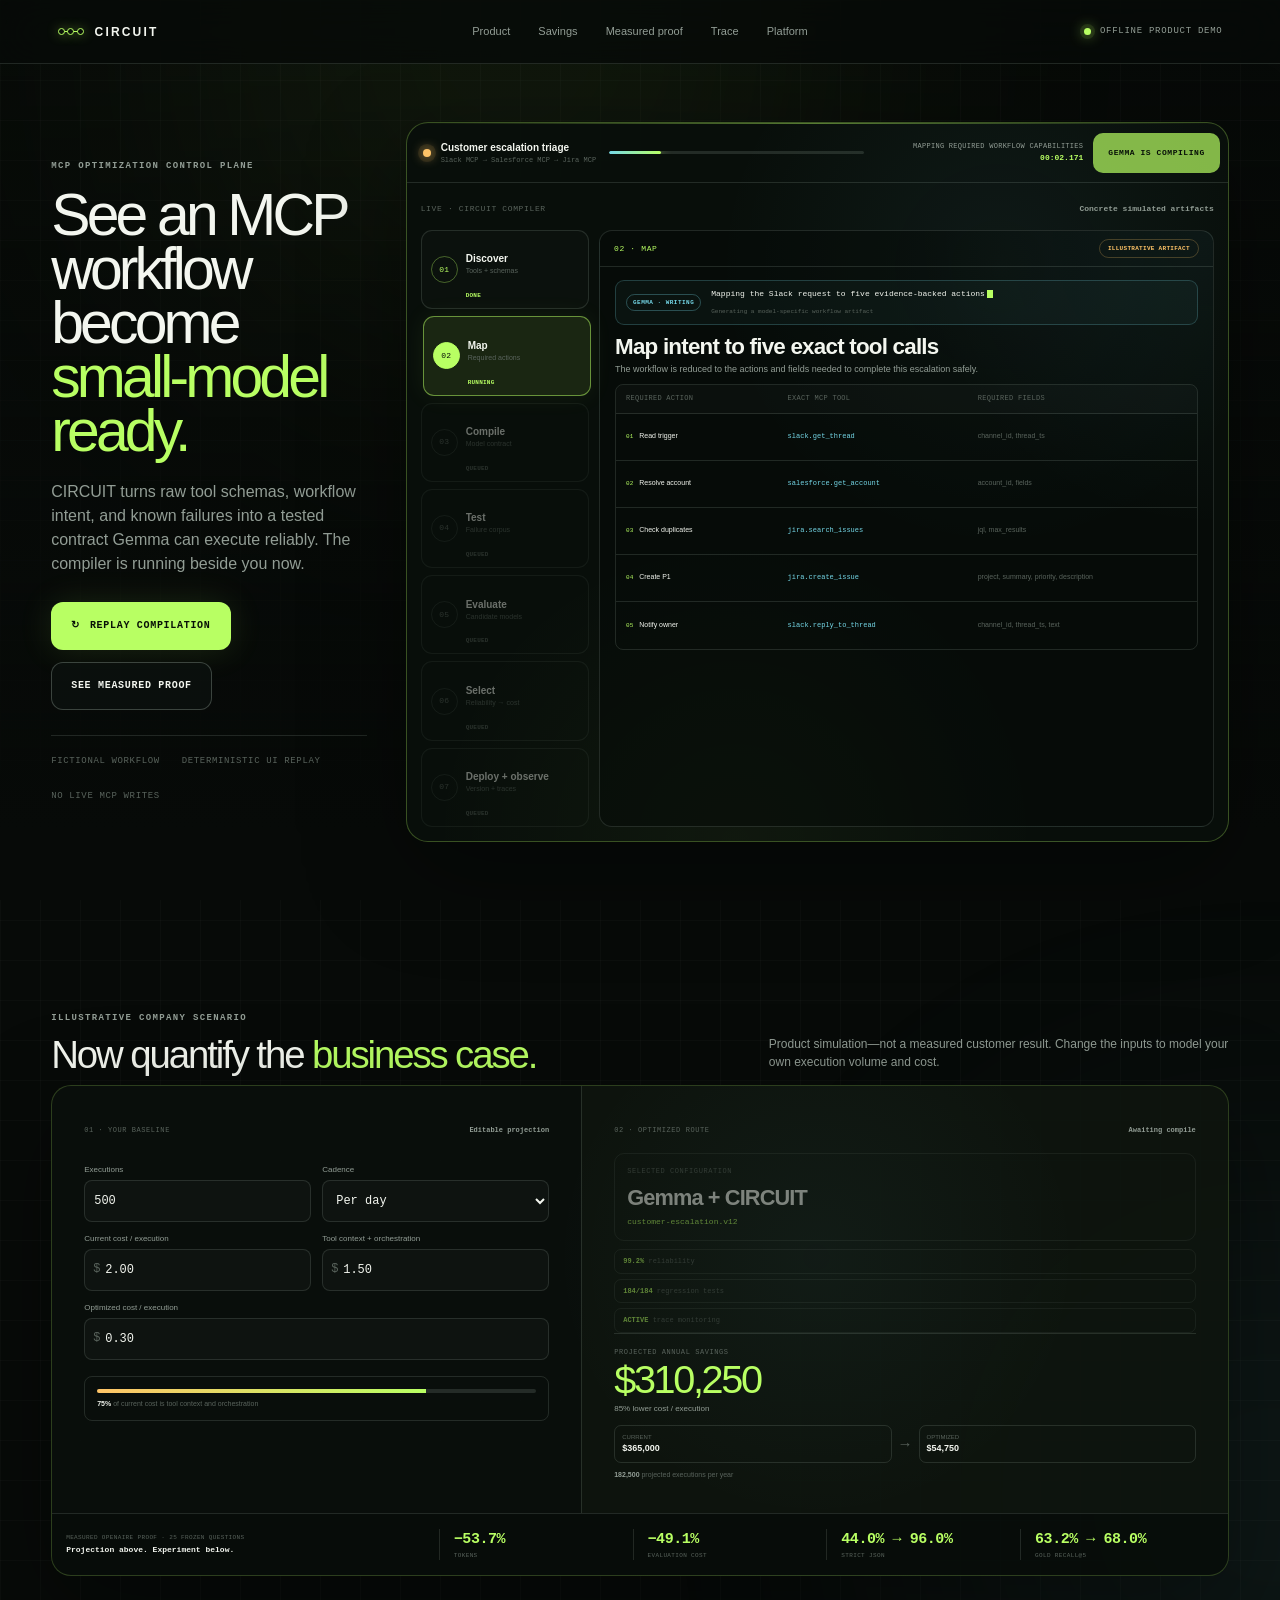
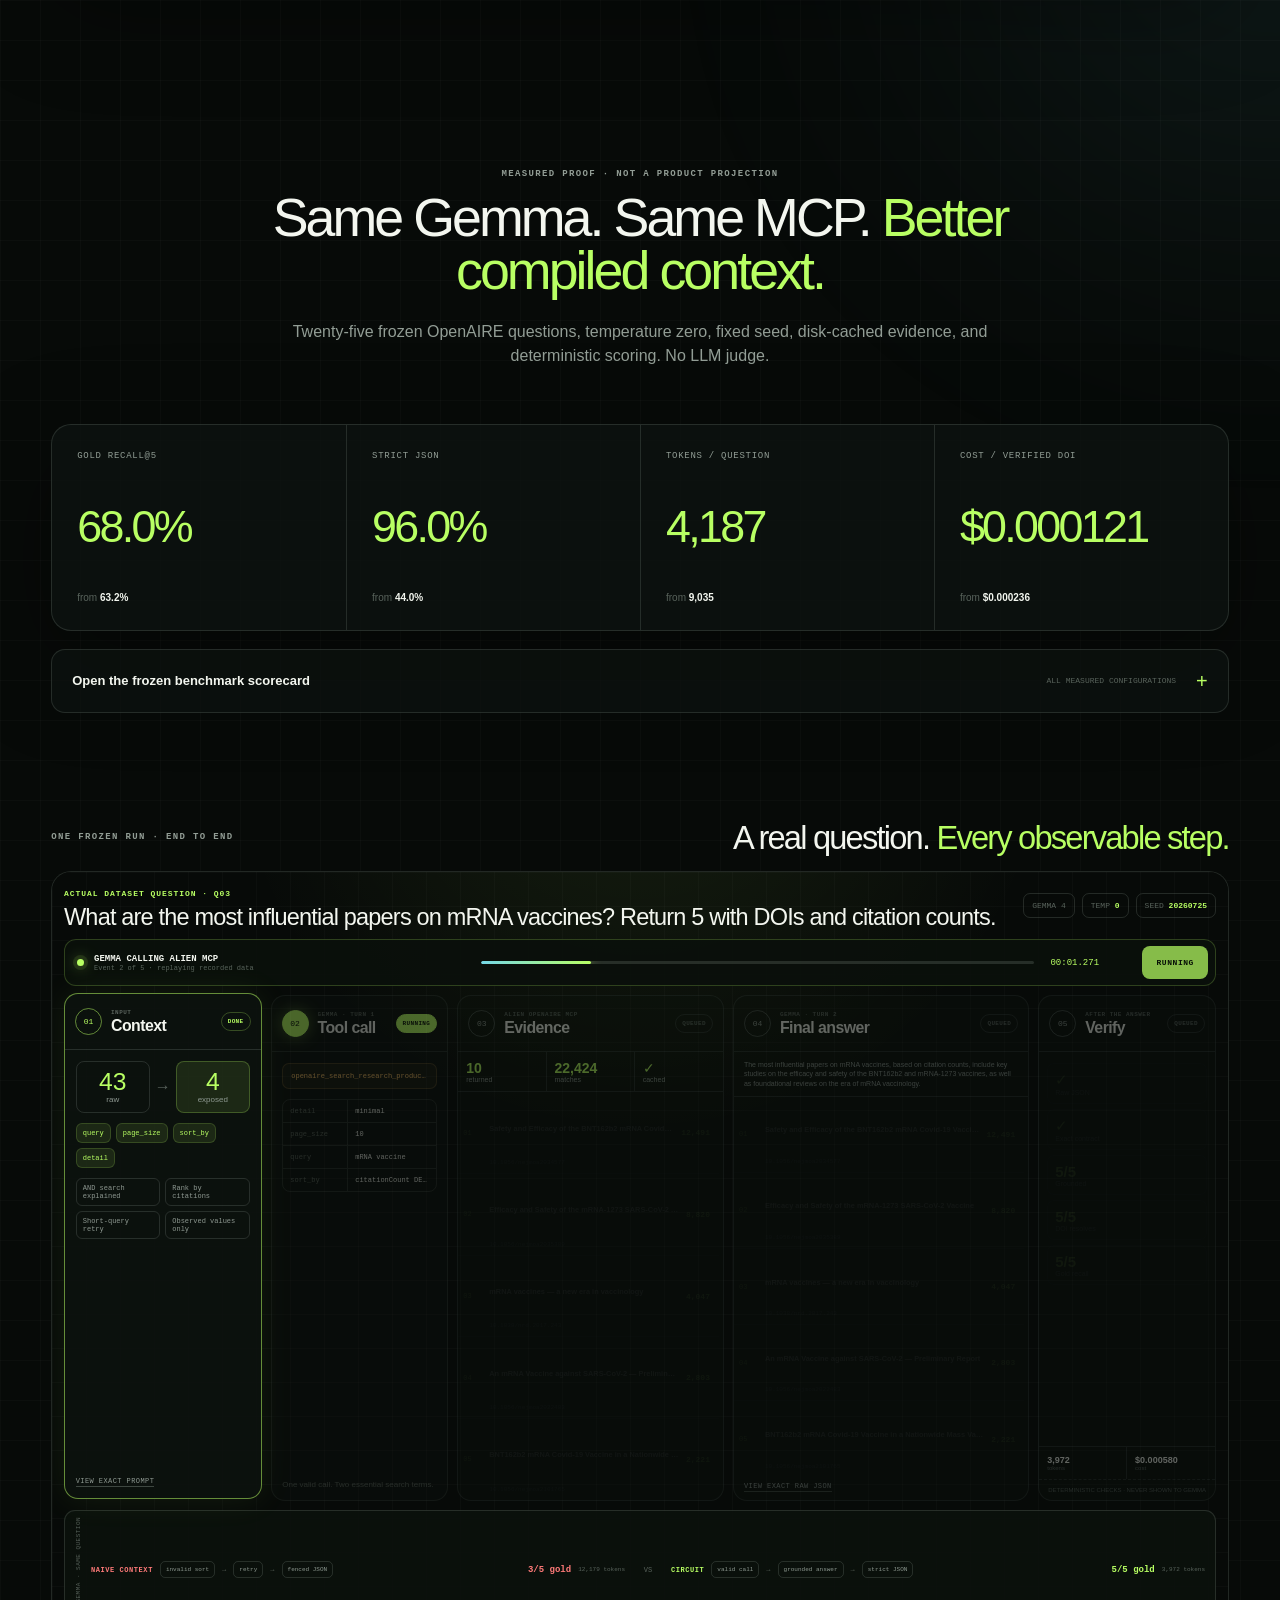
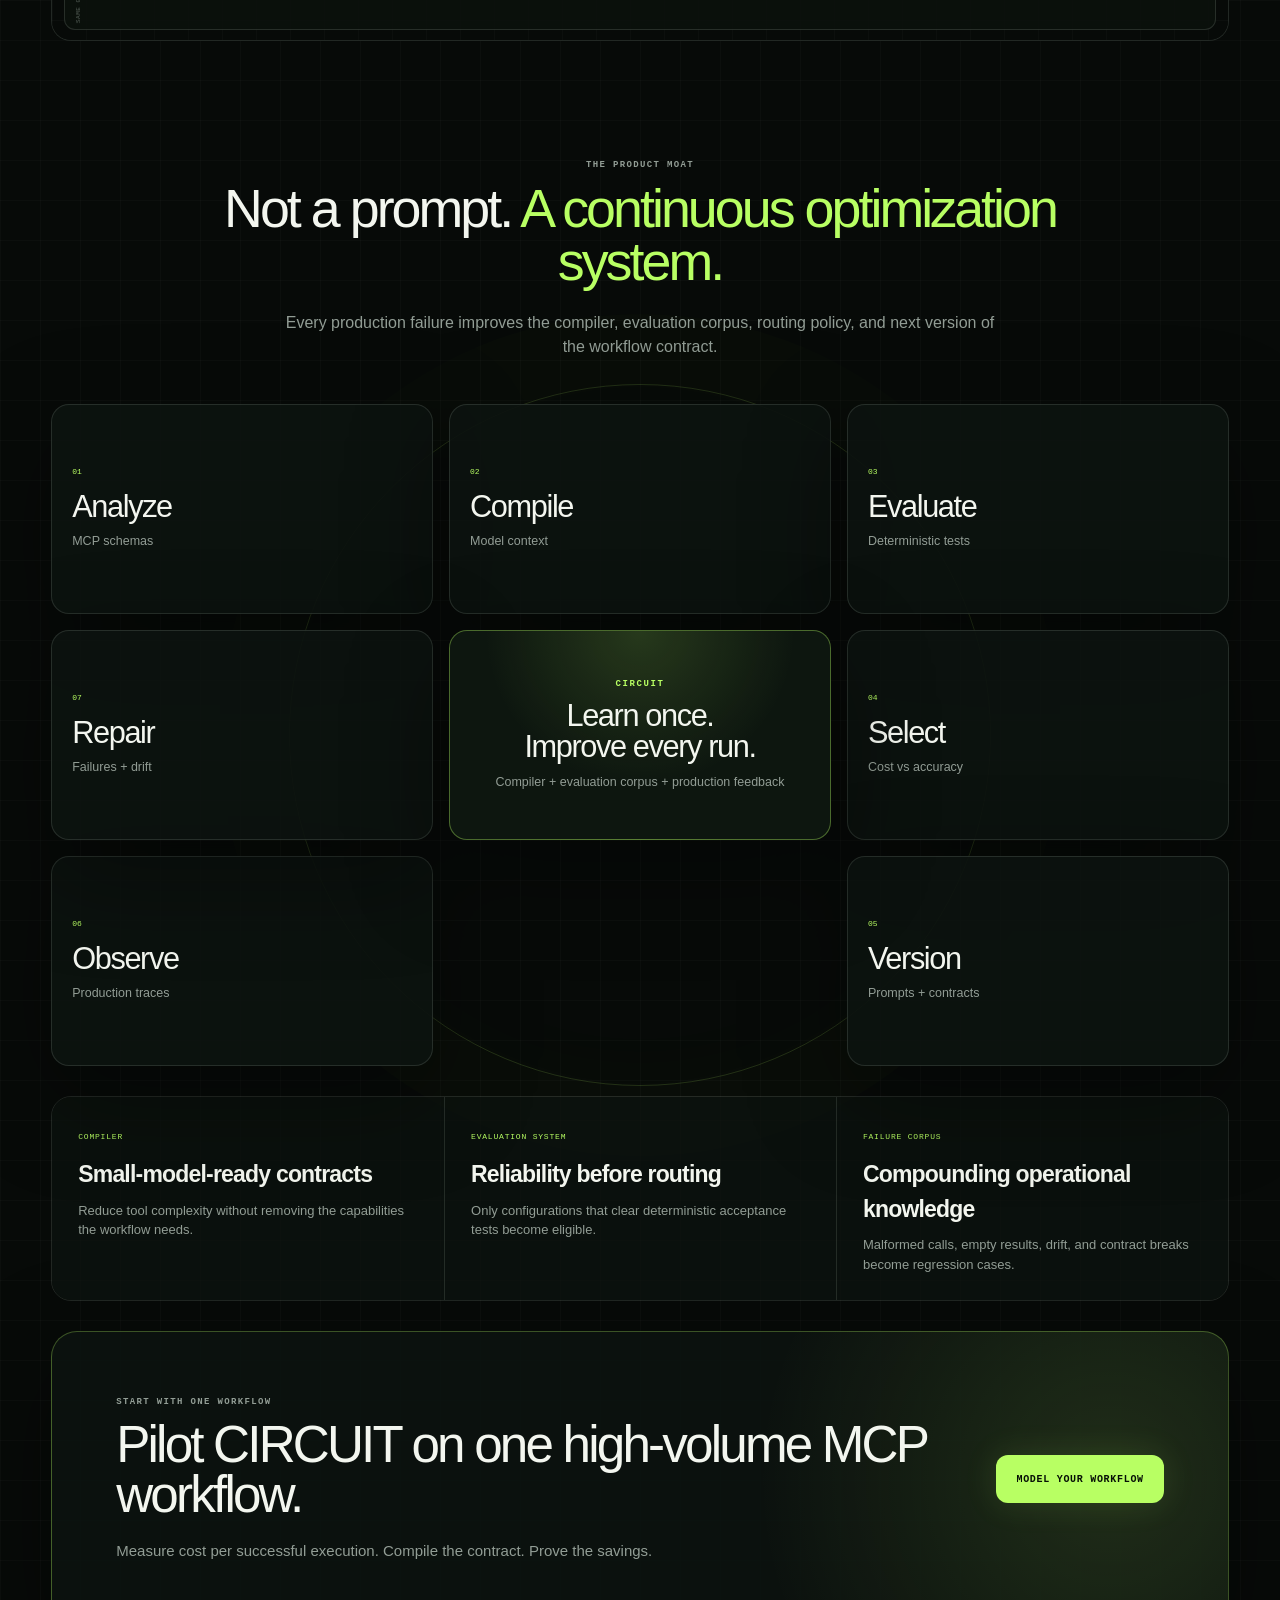
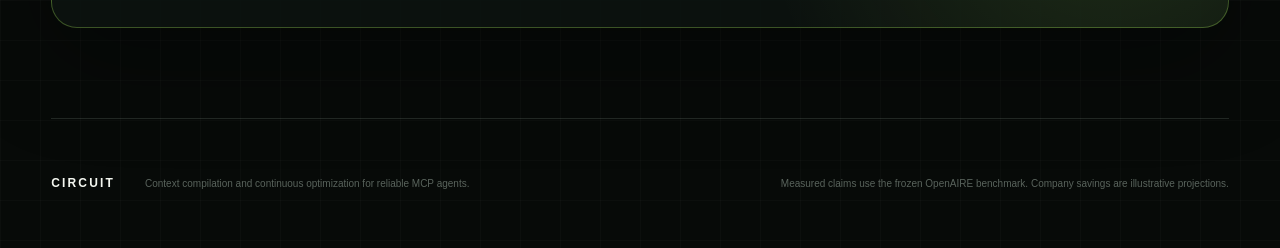
==== netlify-upload/index.html @ 0acc1f53 "Build live MCP compiler demo" ====
<!doctype html>
<html lang="en">
<head>
  <meta charset="utf-8">
  <meta name="viewport" content="width=device-width, initial-scale=1">
  <meta name="color-scheme" content="dark">
  <meta
    name="description"
    content="CIRCUIT compiles MCP workflows into reliable, model-specific contracts and selects the lowest-cost model that meets the target."
  >
  <title>CIRCUIT — The optimization control plane for MCP workflows</title>
  <link rel="stylesheet" href="./styles.css?v=live-compiler-v3">
</head>
<body>
  <div class="ambient ambient-one" aria-hidden="true"></div>
  <div class="ambient ambient-two" aria-hidden="true"></div>

  <header class="topbar">
    <a class="brand" href="#product" aria-label="CIRCUIT home">
      <span class="brand-mark" aria-hidden="true"><i></i><i></i><i></i></span>
      <span>CIRCUIT</span>
    </a>
    <nav aria-label="Product chapters">
      <a href="#product">Product</a>
      <a href="#savings">Savings</a>
      <a href="#proof">Measured proof</a>
      <a href="#trace">Trace</a>
      <a href="#platform">Platform</a>
    </nav>
    <span class="evidence-state"><i aria-hidden="true"></i>offline product demo</span>
  </header>

  <main>
    <section class="hero chapter" id="product" aria-labelledby="hero-heading">
      <div class="hero-copy">
        <p class="kicker">MCP OPTIMIZATION CONTROL PLANE</p>
        <h1 id="hero-heading">
          See an MCP workflow become
          <span>small-model ready.</span>
        </h1>
        <p class="lede">
          CIRCUIT turns raw tool schemas, workflow intent, and known failures into
          a tested contract Gemma can execute reliably. The compiler is running
          beside you now.
        </p>
        <div class="hero-actions">
          <button class="button button-primary" id="hero-compile" type="button">
            <span aria-hidden="true">↻</span>
            Replay compilation
          </button>
          <a class="button button-secondary" href="#proof">See measured proof</a>
        </div>
        <div class="hero-foot">
          <span>Fictional workflow</span>
          <span>Deterministic UI replay</span>
          <span>No live MCP writes</span>
        </div>
      </div>

      <section class="hero-compiler" id="compiler-console" aria-label="Live CIRCUIT compiler simulation">
        <header class="console-header">
          <div class="console-workflow">
            <span class="console-state-light" aria-hidden="true"></span>
            <div>
              <strong>Customer escalation triage</strong>
              <span>Slack MCP → Salesforce MCP → Jira MCP</span>
            </div>
          </div>
          <div class="console-progress" aria-hidden="true"><i id="compile-progress"></i></div>
          <div class="console-status">
            <span id="compile-status" aria-live="polite">READY TO COMPILE</span>
            <b id="compile-clock">00:00.000</b>
          </div>
          <button class="compile-button" id="compile-button" type="button">
            <span aria-hidden="true">▶</span>
            Compile workflow
          </button>
        </header>

        <div class="hero-compiler-body">
          <div class="panel-heading">
            <span>LIVE · CIRCUIT COMPILER</span>
            <b>Concrete simulated artifacts</b>
          </div>
          <div class="compiler-workspace">
            <ol class="stage-rail" id="stage-rail" aria-label="Compilation stages"></ol>
            <article class="artifact-inspector" id="artifact-inspector" aria-live="polite">
              <header class="artifact-header">
                <span id="artifact-kicker">SCENARIO INPUT</span>
                <b id="artifact-badge">Illustrative scenario</b>
              </header>
              <div class="artifact-content" id="artifact-content"></div>
            </article>
          </div>
        </div>
      </section>
    </section>

    <section class="optimizer chapter" id="savings" aria-labelledby="optimizer-heading">
      <header class="compact-intro">
        <div>
          <p class="kicker">ILLUSTRATIVE COMPANY SCENARIO</p>
          <h2 id="optimizer-heading">Now quantify the <span>business case.</span></h2>
        </div>
        <p>
          Product simulation—not a measured customer result. Change the inputs
          to model your own execution volume and cost.
        </p>
      </header>

      <div class="optimizer-console savings-console">
        <div class="console-body">
          <form class="cost-inputs" id="cost-form" aria-label="Illustrative cost scenario">
            <div class="panel-heading">
              <span>01 · YOUR BASELINE</span>
              <b>Editable projection</b>
            </div>

            <label>
              <span>Executions</span>
              <input id="executions-input" name="executions" type="number" min="0" step="1" value="500">
            </label>
            <label>
              <span>Cadence</span>
              <select id="cadence-input" name="cadence">
                <option value="daily" selected>Per day</option>
                <option value="monthly">Per month</option>
                <option value="annual">Per year</option>
              </select>
            </label>
            <label>
              <span>Current cost / execution</span>
              <span class="money-input"><i>$</i><input id="current-cost-input" name="currentCost" type="number" min="0" step="0.01" value="2.00"></span>
            </label>
            <label>
              <span>Tool context + orchestration</span>
              <span class="money-input"><i>$</i><input id="tool-cost-input" name="toolCost" type="number" min="0" step="0.01" value="1.50"></span>
            </label>
            <label>
              <span>Optimized cost / execution</span>
              <span class="money-input"><i>$</i><input id="optimized-cost-input" name="optimizedCost" type="number" min="0" step="0.01" value="0.30"></span>
            </label>

            <div class="cost-composition">
              <div><i id="tool-cost-share"></i></div>
              <span><b id="tool-cost-share-label">75%</b> of current cost is tool context and orchestration</span>
            </div>
          </form>

          <aside class="compiled-result" id="compiled-result" aria-label="Compiled workflow result">
            <div class="panel-heading">
              <span>02 · OPTIMIZED ROUTE</span>
              <b id="result-state">Awaiting compile</b>
            </div>

            <div class="selected-route">
              <span>Selected configuration</span>
              <strong id="selected-model">Gemma + CIRCUIT</strong>
              <code id="selected-contract">customer-escalation.v12</code>
            </div>

            <div class="result-checks">
              <span><b id="reliability-result">99.2%</b> reliability</span>
              <span><b id="tests-result">184/184</b> regression tests</span>
              <span><b>ACTIVE</b> trace monitoring</span>
            </div>

            <div class="annual-savings">
              <span id="savings-label">Projected annual savings</span>
              <strong id="annual-savings">$310,250</strong>
              <em id="reduction-rate">85% lower cost / execution</em>
            </div>

            <div class="annual-comparison">
              <div><span>Current</span><b id="annual-current">$365,000</b></div>
              <i aria-hidden="true">→</i>
              <div><span>Optimized</span><b id="annual-optimized">$54,750</b></div>
            </div>
            <p><b id="annual-executions">182,500</b> projected executions per year</p>
          </aside>
        </div>

        <footer class="measured-strip">
          <div>
            <span>MEASURED OPENAIRE PROOF · 25 FROZEN QUESTIONS</span>
            <b>Projection above. Experiment below.</b>
          </div>
          <div><strong id="measured-token-drop">−53.7%</strong><span>tokens</span></div>
          <div><strong id="measured-cost-drop">−49.1%</strong><span>evaluation cost</span></div>
          <div><strong><i id="measured-json-before">44%</i> → <i id="measured-json-after">96%</i></strong><span>strict JSON</span></div>
          <div><strong><i id="measured-recall-before">63.2%</i> → <i id="measured-recall-after">68%</i></strong><span>gold recall@5</span></div>
        </footer>
      </div>
    </section>

    <section class="proof chapter" id="proof" aria-labelledby="proof-heading">
      <header class="section-intro">
        <p class="kicker">MEASURED PROOF · NOT A PRODUCT PROJECTION</p>
        <h2 id="proof-heading">Same Gemma. Same MCP. <span>Better compiled context.</span></h2>
        <p>
          Twenty-five frozen OpenAIRE questions, temperature zero, fixed seed,
          disk-cached evidence, and deterministic scoring. No LLM judge.
        </p>
      </header>

      <div class="proof-metrics" aria-label="Measured OpenAIRE benchmark">
        <article>
          <span>Gold recall@5</span>
          <strong id="proof-recall">68%</strong>
          <small>from <b id="proof-recall-before">63.2%</b></small>
        </article>
        <article>
          <span>Strict JSON</span>
          <strong id="proof-json">96%</strong>
          <small>from <b id="proof-json-before">44%</b></small>
        </article>
        <article>
          <span>Tokens / question</span>
          <strong id="proof-tokens">4,187</strong>
          <small>from <b id="proof-tokens-before">9,035</b></small>
        </article>
        <article>
          <span>Cost / verified DOI</span>
          <strong id="proof-cost">$0.000121</strong>
          <small>from <b id="proof-cost-before">$0.000236</b></small>
        </article>
      </div>

      <details class="benchmark-details">
        <summary>
          <span>Open the frozen benchmark scorecard</span>
          <b>All measured configurations</b>
        </summary>
        <div class="results-table-wrap" role="region" aria-label="Benchmark results table" tabindex="0">
          <table class="results-table">
            <thead>
              <tr>
                <th scope="col">Configuration</th>
                <th scope="col">Method</th>
                <th scope="col">Strict JSON</th>
                <th scope="col">Gold R@5</th>
                <th scope="col">DOI validity</th>
                <th scope="col">Mean tokens</th>
                <th scope="col">Total cost</th>
              </tr>
            </thead>
            <tbody id="benchmark-body"></tbody>
          </table>
        </div>
      </details>
    </section>

    <span class="chapter-anchor" id="trace" aria-hidden="true"></span>
    <section class="workflow-embed chapter" aria-labelledby="workflow-heading">
      <header class="workflow-heading">
        <p class="kicker">ONE FROZEN RUN · END TO END</p>
        <h2 id="workflow-heading">A real question. <span>Every observable step.</span></h2>
      </header>
      <iframe
        id="workflow-frame"
        src="./workflow.html?embedded=1"
        title="CIRCUIT one-screen Gemma workflow"
        loading="lazy"
      ></iframe>
    </section>

    <section class="platform chapter" id="platform" aria-labelledby="platform-heading">
      <header class="section-intro platform-intro">
        <p class="kicker">THE PRODUCT MOAT</p>
        <h2 id="platform-heading">Not a prompt. <span>A continuous optimization system.</span></h2>
        <p>
          Every production failure improves the compiler, evaluation corpus,
          routing policy, and next version of the workflow contract.
        </p>
      </header>

      <div class="platform-loop" aria-label="CIRCUIT continuous optimization loop">
        <article class="loop-node loop-one"><span>01</span><strong>Analyze</strong><small>MCP schemas</small></article>
        <article class="loop-node loop-two"><span>02</span><strong>Compile</strong><small>Model context</small></article>
        <article class="loop-node loop-three"><span>03</span><strong>Evaluate</strong><small>Deterministic tests</small></article>
        <article class="loop-node loop-four"><span>04</span><strong>Select</strong><small>Cost vs accuracy</small></article>
        <article class="loop-node loop-five"><span>05</span><strong>Version</strong><small>Prompts + contracts</small></article>
        <article class="loop-node loop-six"><span>06</span><strong>Observe</strong><small>Production traces</small></article>
        <article class="loop-node loop-seven"><span>07</span><strong>Repair</strong><small>Failures + drift</small></article>
        <div class="loop-core">
          <span>CIRCUIT</span>
          <strong>Learn once.<br>Improve every run.</strong>
          <small>Compiler + evaluation corpus + production feedback</small>
        </div>
      </div>

      <div class="platform-foundations">
        <article>
          <span>COMPILER</span>
          <strong>Small-model-ready contracts</strong>
          <p>Reduce tool complexity without removing the capabilities the workflow needs.</p>
        </article>
        <article>
          <span>EVALUATION SYSTEM</span>
          <strong>Reliability before routing</strong>
          <p>Only configurations that clear deterministic acceptance tests become eligible.</p>
        </article>
        <article>
          <span>FAILURE CORPUS</span>
          <strong>Compounding operational knowledge</strong>
          <p>Malformed calls, empty results, drift, and contract breaks become regression cases.</p>
        </article>
      </div>

      <div class="final-cta">
        <div>
          <p class="kicker">START WITH ONE WORKFLOW</p>
          <h2>Pilot CIRCUIT on one high-volume MCP workflow.</h2>
          <p>Measure cost per successful execution. Compile the contract. Prove the savings.</p>
        </div>
        <a class="button button-primary" href="#savings">Model your workflow</a>
      </div>
    </section>
  </main>

  <footer class="site-footer">
    <span class="brand">CIRCUIT</span>
    <p>Context compilation and continuous optimization for reliable MCP agents.</p>
    <p>Measured claims use the frozen OpenAIRE benchmark. Company savings are illustrative projections.</p>
  </footer>

  <script src="./demo-data.js?v=live-compiler-v3"></script>
  <script src="./product-data.js?v=live-compiler-v3"></script>
  <script src="./app.js?v=live-compiler-v3"></script>
</body>
</html>
---- netlify-upload/styles.css ----
:root {
  color-scheme: dark;
  --ground: #070a08;
  --panel: #0d1310;
  --panel-bright: #111a14;
  --ink: #f3f6ef;
  --muted: #929d95;
  --dim: #59635c;
  --line: rgba(214, 234, 220, 0.13);
  --line-strong: rgba(214, 234, 220, 0.24);
  --signal: #b8ff63;
  --signal-dark: #75b92e;
  --signal-soft: rgba(184, 255, 99, 0.1);
  --cyan: #75d8e8;
  --cyan-soft: rgba(117, 216, 232, 0.09);
  --amber: #ffc467;
  --danger: #ff7a79;
  --radius: 20px;
  --shadow: 0 30px 100px rgba(0, 0, 0, 0.36);
}

* {
  box-sizing: border-box;
}

html {
  scroll-behavior: smooth;
}

body {
  min-width: 320px;
  margin: 0;
  overflow-x: hidden;
  background:
    linear-gradient(rgba(255, 255, 255, 0.018) 1px, transparent 1px),
    linear-gradient(90deg, rgba(255, 255, 255, 0.018) 1px, transparent 1px),
    var(--ground);
  background-size: 40px 40px;
  color: var(--ink);
  font-family: Inter, ui-sans-serif, -apple-system, BlinkMacSystemFont, "Segoe UI", sans-serif;
  font-size: 15px;
  line-height: 1.5;
}

body::before {
  position: fixed;
  z-index: -1;
  inset: 0;
  background: linear-gradient(180deg, transparent 0%, var(--ground) 92%);
  content: "";
  pointer-events: none;
}

.ambient {
  position: fixed;
  z-index: -2;
  width: 650px;
  height: 650px;
  border-radius: 50%;
  filter: blur(160px);
  opacity: 0.08;
  pointer-events: none;
}

.ambient-one {
  top: -280px;
  left: 15%;
  background: var(--signal);
}

.ambient-two {
  top: 130vh;
  right: -320px;
  background: var(--cyan);
}

a {
  color: inherit;
}

button,
input,
select {
  font: inherit;
}

button,
a,
summary,
input,
select {
  -webkit-tap-highlight-color: transparent;
}

:focus-visible {
  outline: 2px solid var(--signal);
  outline-offset: 3px;
}

.topbar {
  position: fixed;
  z-index: 30;
  top: 0;
  right: 0;
  left: 0;
  display: grid;
  height: 64px;
  padding: 0 4.5vw;
  border-bottom: 1px solid var(--line);
  background: rgba(7, 10, 8, 0.82);
  backdrop-filter: blur(22px);
  grid-template-columns: 1fr auto 1fr;
  align-items: center;
}

.brand {
  display: inline-flex;
  width: fit-content;
  gap: 11px;
  align-items: center;
  color: var(--ink);
  font-size: 12px;
  font-weight: 800;
  letter-spacing: 0.18em;
  text-decoration: none;
}

.brand-mark {
  position: relative;
  display: inline-flex;
  width: 26px;
  justify-content: space-between;
}

.brand-mark::before {
  position: absolute;
  top: 3px;
  right: 3px;
  left: 3px;
  height: 1px;
  background: var(--signal);
  content: "";
}

.brand-mark i {
  position: relative;
  width: 7px;
  height: 7px;
  border: 1px solid var(--signal);
  border-radius: 50%;
  background: var(--ground);
  box-shadow: 0 0 12px rgba(184, 255, 99, 0.45);
}

nav {
  display: flex;
  gap: clamp(18px, 2.2vw, 32px);
}

nav a {
  color: var(--muted);
  font-size: 11px;
  text-decoration: none;
  transition: color 160ms ease;
}

nav a:hover {
  color: var(--ink);
}

.evidence-state {
  display: inline-flex;
  justify-self: end;
  gap: 9px;
  align-items: center;
  color: var(--muted);
  font-family: ui-monospace, SFMono-Regular, Menlo, monospace;
  font-size: 9px;
  letter-spacing: 0.08em;
  text-transform: uppercase;
}

.evidence-state i {
  width: 7px;
  height: 7px;
  border-radius: 50%;
  background: var(--signal);
  box-shadow: 0 0 0 4px var(--signal-soft), 0 0 14px var(--signal);
}

main,
.site-footer {
  width: min(1460px, 92vw);
  margin: 0 auto;
}

.chapter {
  scroll-margin-top: 64px;
}

.chapter-anchor {
  display: block;
  height: 64px;
  margin-top: -64px;
  visibility: hidden;
  pointer-events: none;
}

.kicker,
.eyebrow,
.panel-heading,
.measured-strip,
.status-pill {
  font-family: ui-monospace, SFMono-Regular, Menlo, monospace;
  text-transform: uppercase;
}

.kicker,
.eyebrow {
  margin: 0;
  color: var(--muted);
  font-size: 9px;
  font-weight: 700;
  letter-spacing: 0.15em;
}

h1,
h2,
h3,
p {
  margin-top: 0;
}

h1 {
  max-width: 850px;
  margin: 17px 0 25px;
  font-size: clamp(52px, 6vw, 92px);
  font-weight: 530;
  letter-spacing: -0.065em;
  line-height: 0.92;
}

h2 {
  margin: 10px 0 0;
  font-size: clamp(36px, 4.2vw, 64px);
  font-weight: 530;
  letter-spacing: -0.055em;
  line-height: 0.98;
}

h1 span,
h2 span {
  color: var(--signal);
}

.hero {
  display: grid;
  min-height: 100svh;
  padding: 112px 0 42px;
  gap: clamp(42px, 6vw, 95px);
  grid-template-columns: minmax(0, 1.08fr) minmax(430px, 0.78fr);
  align-items: center;
}

.lede {
  max-width: 690px;
  margin-bottom: 0;
  color: var(--muted);
  font-size: clamp(16px, 1.45vw, 20px);
}

.hero-actions {
  display: flex;
  margin-top: 34px;
  gap: 12px;
  flex-wrap: wrap;
}

.button {
  display: inline-flex;
  min-height: 48px;
  padding: 0 19px;
  border: 1px solid transparent;
  border-radius: 12px;
  gap: 10px;
  align-items: center;
  justify-content: center;
  cursor: pointer;
  font-family: ui-monospace, SFMono-Regular, Menlo, monospace;
  font-size: 10px;
  font-weight: 800;
  letter-spacing: 0.07em;
  text-decoration: none;
  text-transform: uppercase;
  transition: transform 160ms ease, border-color 160ms ease, background 160ms ease;
}

.button:hover {
  transform: translateY(-2px);
}

.button-primary {
  background: var(--signal);
  color: #071006;
  box-shadow: 0 0 34px rgba(184, 255, 99, 0.12);
}

.button-secondary {
  border-color: var(--line-strong);
  background: rgba(13, 19, 16, 0.72);
  color: var(--ink);
}

.hero-foot {
  display: flex;
  max-width: 720px;
  margin-top: 37px;
  padding-top: 19px;
  border-top: 1px solid var(--line);
  color: var(--dim);
  gap: 22px;
  flex-wrap: wrap;
  font-family: ui-monospace, SFMono-Regular, Menlo, monospace;
  font-size: 9px;
  letter-spacing: 0.07em;
  text-transform: uppercase;
}

.hero-product {
  position: relative;
  overflow: hidden;
  border: 1px solid rgba(184, 255, 99, 0.22);
  border-radius: 24px;
  background:
    radial-gradient(circle at 50% 0%, rgba(184, 255, 99, 0.08), transparent 38%),
    rgba(12, 18, 14, 0.92);
  box-shadow: var(--shadow);
}

.hero-product::before {
  position: absolute;
  inset: 0;
  border-radius: inherit;
  background: linear-gradient(115deg, transparent 35%, rgba(255, 255, 255, 0.025), transparent 65%);
  content: "";
  pointer-events: none;
}

.hero-product-top,
.hero-product-bottom {
  display: flex;
  min-height: 72px;
  padding: 17px 20px;
  border-bottom: 1px solid var(--line);
  align-items: center;
  justify-content: space-between;
}

.hero-product-top > div {
  display: flex;
  flex-direction: column;
}

.hero-product-top strong {
  margin-top: 3px;
  font-size: 14px;
  font-weight: 600;
}

.status-pill {
  display: inline-flex;
  padding: 7px 9px;
  border: 1px solid rgba(184, 255, 99, 0.2);
  border-radius: 99px;
  gap: 7px;
  align-items: center;
  color: var(--signal);
  font-size: 7px;
  letter-spacing: 0.05em;
}

.status-pill i {
  width: 6px;
  height: 6px;
  border-radius: 50%;
  background: var(--signal);
  box-shadow: 0 0 9px var(--signal);
}

.hero-workflow {
  display: grid;
  padding: 24px 20px;
  grid-template-columns: 1fr auto 1fr auto 1fr;
  gap: 8px;
  align-items: center;
}

.hero-workflow > i {
  color: var(--dim);
  font-style: normal;
}

.connector {
  display: flex;
  min-width: 0;
  padding: 10px;
  border: 1px solid var(--line);
  border-radius: 11px;
  background: rgba(255, 255, 255, 0.018);
  gap: 8px;
  align-items: center;
}

.connector span {
  display: grid;
  width: 27px;
  height: 27px;
  border-radius: 8px;
  background: var(--signal-soft);
  color: var(--signal);
  font-family: ui-monospace, SFMono-Regular, Menlo, monospace;
  font-size: 8px;
  font-weight: 800;
  place-items: center;
}

.connector b {
  overflow: hidden;
  font-size: 10px;
  font-weight: 550;
  text-overflow: ellipsis;
}

.hero-policy-grid {
  display: grid;
  margin: 0 20px;
  overflow: hidden;
  border: 1px solid var(--line);
  border-radius: 12px;
  grid-template-columns: 1fr 1fr;
}

.hero-policy-grid div {
  display: flex;
  padding: 13px;
  flex-direction: column;
}

.hero-policy-grid div + div {
  border-left: 1px solid var(--line);
}

.hero-policy-grid span,
.selected-route > span,
.annual-savings > span {
  color: var(--dim);
  font-family: ui-monospace, SFMono-Regular, Menlo, monospace;
  font-size: 7px;
  letter-spacing: 0.08em;
  text-transform: uppercase;
}

.hero-policy-grid strong {
  margin-top: 3px;
  font-size: 13px;
  font-weight: 600;
}

.hero-model-stack {
  display: grid;
  margin: 20px;
  gap: 8px;
}

.model-row {
  display: grid;
  min-height: 38px;
  padding: 0 10px;
  border: 1px solid var(--line);
  border-radius: 9px;
  color: var(--muted);
  grid-template-columns: 135px 1fr 58px;
  gap: 10px;
  align-items: center;
  font-family: ui-monospace, SFMono-Regular, Menlo, monospace;
  font-size: 8px;
}

.model-row > div {
  height: 3px;
  overflow: hidden;
  border-radius: 99px;
  background: var(--line);
}

.model-row > div i {
  display: block;
  width: var(--score);
  height: 100%;
  background: var(--muted);
}

.model-row b {
  color: var(--dim);
  font-size: 7px;
  font-weight: 650;
  text-align: right;
  text-transform: uppercase;
}

.model-row-active {
  border-color: rgba(184, 255, 99, 0.28);
  background: var(--signal-soft);
  color: var(--ink);
}

.model-row-active > div i {
  background: linear-gradient(90deg, var(--cyan), var(--signal));
  box-shadow: 0 0 10px var(--signal);
}

.model-row-active b {
  color: var(--signal);
}

.hero-product-bottom {
  min-height: 56px;
  border-top: 1px solid var(--line);
  border-bottom: 0;
  color: var(--dim);
  font-family: ui-monospace, SFMono-Regular, Menlo, monospace;
  font-size: 8px;
}

.hero-product-bottom strong {
  color: var(--signal);
  font-size: 8px;
  text-transform: uppercase;
}

.optimizer {
  display: grid;
  height: calc(100svh - 64px);
  min-height: 656px;
  padding: 18px 0 24px;
  gap: 12px;
  grid-template-rows: auto minmax(0, 1fr);
}

.compact-intro {
  display: flex;
  min-height: 54px;
  gap: 40px;
  align-items: end;
  justify-content: space-between;
}

.compact-intro h2 {
  font-size: clamp(28px, 3vw, 44px);
  white-space: nowrap;
}

.compact-intro > p {
  max-width: 460px;
  margin-bottom: 2px;
  color: var(--muted);
  font-size: 12px;
}

.optimizer-console {
  display: grid;
  min-height: 0;
  overflow: hidden;
  border: 1px solid rgba(184, 255, 99, 0.2);
  border-radius: 20px;
  background:
    radial-gradient(circle at 65% 35%, rgba(117, 216, 232, 0.04), transparent 32%),
    rgba(10, 15, 12, 0.94);
  box-shadow: var(--shadow);
  grid-template-rows: auto minmax(0, 1fr) auto;
}

.console-header {
  display: grid;
  min-height: 60px;
  padding: 8px;
  border-bottom: 1px solid var(--line);
  grid-template-columns: minmax(280px, 0.8fr) minmax(160px, 1fr) 270px auto;
  gap: 17px;
  align-items: center;
}

.console-workflow {
  display: flex;
  min-width: 0;
  padding-left: 8px;
  gap: 10px;
  align-items: center;
}

.console-state-light {
  flex: 0 0 auto;
  width: 8px;
  height: 8px;
  border-radius: 50%;
  background: var(--dim);
  box-shadow: 0 0 0 5px rgba(89, 99, 92, 0.1);
}

.is-running .console-state-light {
  background: var(--amber);
  box-shadow: 0 0 0 5px rgba(255, 196, 103, 0.09), 0 0 12px var(--amber);
}

.is-complete .console-state-light {
  background: var(--signal);
  box-shadow: 0 0 0 5px var(--signal-soft), 0 0 12px var(--signal);
}

.console-workflow > div {
  display: flex;
  min-width: 0;
  flex-direction: column;
}

.console-workflow strong {
  overflow: hidden;
  font-size: 10px;
  text-overflow: ellipsis;
  white-space: nowrap;
}

.console-workflow span {
  overflow: hidden;
  color: var(--dim);
  font-family: ui-monospace, SFMono-Regular, Menlo, monospace;
  font-size: 7px;
  text-overflow: ellipsis;
  white-space: nowrap;
}

.console-progress {
  height: 3px;
  overflow: hidden;
  border-radius: 99px;
  background: var(--line);
}

.console-progress i {
  display: block;
  width: 0;
  height: 100%;
  border-radius: inherit;
  background: linear-gradient(90deg, var(--cyan), var(--signal));
  box-shadow: 0 0 12px var(--signal);
  transition: width 320ms ease;
}

.console-status {
  display: flex;
  min-width: 0;
  flex-direction: column;
  font-family: ui-monospace, SFMono-Regular, Menlo, monospace;
  text-align: right;
}

.console-status span {
  overflow: hidden;
  color: var(--muted);
  font-size: 7px;
  letter-spacing: 0.04em;
  text-overflow: ellipsis;
  white-space: nowrap;
}

.console-status b {
  color: var(--signal);
  font-size: 8px;
  font-variant-numeric: tabular-nums;
}

.compile-button {
  min-height: 40px;
  padding: 0 15px;
  border: 0;
  border-radius: 10px;
  background: var(--signal);
  color: #071006;
  cursor: pointer;
  font-family: ui-monospace, SFMono-Regular, Menlo, monospace;
  font-size: 8px;
  font-weight: 850;
  letter-spacing: 0.07em;
  text-transform: uppercase;
}

.compile-button:disabled {
  cursor: wait;
  opacity: 0.7;
}

.console-body {
  display: grid;
  min-height: 0;
  grid-template-columns: minmax(225px, 0.72fr) minmax(440px, 1.55fr) minmax(260px, 0.82fr);
}

.cost-inputs,
.compile-pipeline,
.compiled-result {
  min-width: 0;
  min-height: 0;
  padding: clamp(12px, 1.4vw, 20px);
}

.compile-pipeline,
.compiled-result {
  border-left: 1px solid var(--line);
}

.panel-heading {
  display: flex;
  min-height: 24px;
  margin-bottom: 11px;
  color: var(--dim);
  font-size: 7px;
  letter-spacing: 0.08em;
  align-items: center;
  justify-content: space-between;
}

.panel-heading b {
  color: var(--muted);
  font-size: 7px;
  font-weight: 650;
  letter-spacing: 0;
  text-transform: none;
}

.cost-inputs {
  display: grid;
  gap: 7px;
  grid-template-columns: 1fr 1fr;
  align-content: start;
}

.cost-inputs .panel-heading,
.cost-inputs .cost-composition {
  grid-column: 1 / -1;
}

.cost-inputs label {
  display: flex;
  min-width: 0;
  gap: 4px;
  flex-direction: column;
  color: var(--muted);
  font-size: 8px;
}

.cost-inputs label:nth-of-type(n + 3) {
  grid-column: 1 / -1;
}

.cost-inputs input,
.cost-inputs select {
  width: 100%;
  height: 34px;
  min-width: 0;
  padding: 0 9px;
  border: 1px solid var(--line);
  border-radius: 8px;
  outline: 0;
  background: rgba(255, 255, 255, 0.025);
  color: var(--ink);
  font-family: ui-monospace, SFMono-Regular, Menlo, monospace;
  font-size: 10px;
}

.cost-inputs input:focus,
.cost-inputs select:focus {
  border-color: var(--signal);
  box-shadow: 0 0 0 2px var(--signal-soft);
}

.cost-inputs input[aria-invalid="true"] {
  border-color: var(--amber);
}

.money-input {
  position: relative;
  display: block;
}

.money-input i {
  position: absolute;
  z-index: 1;
  top: 8px;
  left: 9px;
  color: var(--dim);
  font-family: ui-monospace, SFMono-Regular, Menlo, monospace;
  font-size: 10px;
  font-style: normal;
}

.money-input input {
  padding-left: 20px;
}

.cost-composition {
  margin-top: 5px;
  padding: 9px;
  border: 1px solid var(--line);
  border-radius: 8px;
}

.cost-composition > div {
  height: 4px;
  overflow: hidden;
  border-radius: 99px;
  background: var(--line);
}

.cost-composition > div i {
  display: block;
  width: 75%;
  height: 100%;
  background: linear-gradient(90deg, var(--amber), var(--signal));
  transition: width 180ms ease;
}

.cost-composition span {
  display: block;
  margin-top: 6px;
  color: var(--dim);
  font-size: 7px;
  line-height: 1.3;
}

.cost-composition b {
  color: var(--ink);
}

.compile-pipeline {
  display: grid;
  grid-template-rows: auto minmax(0, 1fr);
}

.compiler-workspace {
  display: grid;
  min-height: 0;
  grid-template-columns: minmax(122px, 0.42fr) minmax(0, 1.58fr);
  gap: 7px;
}

.stage-rail {
  display: grid;
  min-width: 0;
  min-height: 0;
  margin: 0;
  padding: 0;
  list-style: none;
  grid-template-rows: repeat(7, minmax(0, 1fr));
  gap: 4px;
}

.stage-rail li {
  min-width: 0;
  min-height: 0;
}

.stage-rail-button {
  display: grid;
  width: 100%;
  height: 100%;
  min-width: 0;
  min-height: 0;
  padding: 6px;
  border: 1px solid var(--line);
  border-radius: 8px;
  background: rgba(255, 255, 255, 0.015);
  color: var(--ink);
  cursor: pointer;
  opacity: 0.42;
  grid-template-columns: 19px minmax(0, 1fr);
  grid-template-rows: 1fr auto;
  gap: 1px 6px;
  align-items: center;
  text-align: left;
  transition: opacity 180ms ease, border-color 180ms ease, transform 180ms ease, background 180ms ease;
}

.stage-rail-button:disabled {
  cursor: default;
}

.stage-rail-button:focus-visible {
  outline: 2px solid var(--signal);
  outline-offset: 2px;
}

.stage-rail-button > span:first-child {
  display: grid;
  width: 18px;
  height: 18px;
  border: 1px solid var(--line);
  border-radius: 50%;
  color: var(--dim);
  font-family: ui-monospace, SFMono-Regular, Menlo, monospace;
  font-size: 6px;
  grid-row: 1 / -1;
  place-items: center;
}

.stage-rail-button > span:nth-child(2) {
  display: flex;
  min-width: 0;
  flex-direction: column;
}

.stage-rail-button strong {
  overflow: hidden;
  font-size: 8px;
  font-weight: 650;
  text-overflow: ellipsis;
  white-space: nowrap;
}

.stage-rail-button small {
  overflow: hidden;
  color: var(--dim);
  font-size: 6px;
  text-overflow: ellipsis;
  white-space: nowrap;
}

.stage-rail-button > b {
  color: var(--dim);
  font-family: ui-monospace, SFMono-Regular, Menlo, monospace;
  font-size: 5px;
  letter-spacing: 0.04em;
  grid-column: 2;
}

.stage-rail-button.is-live,
.stage-rail-button.is-selected {
  border-color: rgba(184, 255, 99, 0.5);
  background: var(--signal-soft);
  box-shadow: 0 0 24px rgba(184, 255, 99, 0.07);
  opacity: 1;
}

.stage-rail-button.is-live {
  transform: translateX(2px);
}

.stage-rail-button.is-live > span:first-child,
.stage-rail-button.is-selected > span:first-child {
  border-color: var(--signal);
  background: var(--signal);
  color: #071006;
}

.stage-rail-button.is-live > b,
.stage-rail-button.is-selected > b {
  border-color: var(--signal);
  color: var(--signal);
}

.stage-rail-button.is-complete {
  opacity: 1;
}

.stage-rail-button.is-complete > span:first-child {
  border-color: rgba(184, 255, 99, 0.35);
  color: var(--signal);
}

.stage-rail-button.is-complete > b {
  border-color: rgba(184, 255, 99, 0.2);
  color: var(--signal);
}

.artifact-inspector {
  display: grid;
  min-width: 0;
  min-height: 0;
  overflow: hidden;
  border: 1px solid var(--line);
  border-radius: 10px;
  background:
    radial-gradient(circle at 100% 0%, rgba(117, 216, 232, 0.055), transparent 35%),
    rgba(5, 10, 7, 0.45);
  grid-template-rows: auto minmax(0, 1fr);
}

.artifact-header {
  display: flex;
  min-height: 27px;
  padding: 0 10px;
  border-bottom: 1px solid var(--line);
  color: var(--signal);
  font-family: ui-monospace, SFMono-Regular, Menlo, monospace;
  font-size: 6px;
  letter-spacing: 0.08em;
  align-items: center;
  justify-content: space-between;
}

.artifact-header b {
  padding: 3px 6px;
  border: 1px solid rgba(255, 196, 103, 0.24);
  border-radius: 99px;
  color: var(--amber);
  font-size: 5px;
  font-weight: 700;
  letter-spacing: 0.05em;
  text-transform: uppercase;
}

.artifact-content {
  display: flex;
  min-width: 0;
  min-height: 0;
  padding: 10px;
  overflow: hidden;
  flex-direction: column;
}

.artifact-copy {
  margin-bottom: 7px;
}

.artifact-copy h3 {
  margin: 0 0 3px;
  font-size: clamp(14px, 1.35vw, 19px);
  font-weight: 560;
  letter-spacing: -0.035em;
  line-height: 1.05;
}

.artifact-copy p {
  margin: 0;
  color: var(--muted);
  font-size: 7px;
  line-height: 1.35;
}

.artifact-footnote {
  margin: auto 0 0;
  padding-top: 6px;
  color: var(--dim);
  font-family: ui-monospace, SFMono-Regular, Menlo, monospace;
  font-size: 5px;
  line-height: 1.3;
}

.scenario-intro {
  padding: 10px;
  border: 1px solid rgba(117, 216, 232, 0.22);
  border-radius: 9px;
  background: rgba(117, 216, 232, 0.035);
}

.scenario-intro > span,
.expected-outcome > span,
.manifest > span,
.monitoring > span {
  color: var(--cyan);
  font-family: ui-monospace, SFMono-Regular, Menlo, monospace;
  font-size: 6px;
  letter-spacing: 0.06em;
  text-transform: uppercase;
}

.scenario-intro > strong {
  display: block;
  margin-top: 3px;
  font-size: 8px;
  font-weight: 550;
}

.scenario-intro blockquote {
  margin: 8px 0 0;
  color: var(--ink);
  font-size: clamp(10px, 1vw, 13px);
  font-weight: 560;
  line-height: 1.35;
}

.expected-outcome {
  margin-top: 8px;
  padding: 8px 10px;
  border: 1px solid var(--line);
  border-radius: 9px;
}

.expected-outcome ol {
  display: grid;
  margin: 6px 0 0;
  padding: 0;
  counter-reset: expected;
  list-style: none;
  grid-template-columns: 1fr 1fr;
  gap: 4px 10px;
}

.expected-outcome li {
  position: relative;
  padding-left: 17px;
  color: var(--muted);
  font-size: 6px;
  line-height: 1.3;
  counter-increment: expected;
}

.expected-outcome li::before {
  position: absolute;
  left: 0;
  color: var(--signal);
  content: "0" counter(expected);
  font-family: ui-monospace, SFMono-Regular, Menlo, monospace;
  font-size: 5px;
}

.artifact-stats {
  display: grid;
  margin-bottom: 6px;
  overflow: hidden;
  border: 1px solid var(--line);
  border-radius: 8px;
}

.artifact-stats-three {
  grid-template-columns: repeat(3, 1fr);
}

.artifact-stats > div {
  display: flex;
  min-height: 42px;
  padding: 6px 8px;
  border-left: 1px solid var(--line);
  flex-direction: column;
  justify-content: center;
}

.artifact-stats > div:first-child {
  border-left: 0;
}

.artifact-stats strong {
  color: var(--signal);
  font-size: 17px;
  font-weight: 570;
  line-height: 1;
}

.artifact-stats span,
.contract-topline span,
.policy-grid > div > span {
  color: var(--dim);
  font-size: 5px;
  letter-spacing: 0.06em;
  text-transform: uppercase;
}

.schema-list {
  display: grid;
  gap: 4px;
}

.schema-row {
  display: grid;
  min-width: 0;
  padding: 6px 8px;
  border: 1px solid var(--line);
  border-radius: 7px;
  grid-template-columns: minmax(95px, 0.65fr) minmax(0, 1.35fr);
  gap: 8px;
  align-items: center;
}

.schema-row > div {
  display: flex;
  min-width: 0;
  flex-direction: column;
}

.schema-row strong {
  font-size: 7px;
}

.schema-row span {
  color: var(--dim);
  font-size: 5px;
}

.schema-row code {
  color: var(--signal);
  font-size: 6px;
  line-height: 1.35;
}

.capability-table,
.scorecard {
  overflow: hidden;
  border: 1px solid var(--line);
  border-radius: 8px;
}

.artifact-table-head,
.capability-row,
.scorecard-row {
  display: grid;
  min-width: 0;
  align-items: center;
}

.artifact-table-head {
  min-height: 22px;
  padding: 0 7px;
  border-bottom: 1px solid var(--line);
  background: rgba(255, 255, 255, 0.02);
  color: var(--dim);
  font-family: ui-monospace, SFMono-Regular, Menlo, monospace;
  font-size: 5px;
  letter-spacing: 0.04em;
  text-transform: uppercase;
}

.capability-table .artifact-table-head,
.capability-row {
  grid-template-columns: minmax(100px, 0.85fr) minmax(125px, 1fr) minmax(120px, 1.1fr);
}

.capability-row {
  min-height: 35px;
  padding: 0 7px;
  border-bottom: 1px solid var(--line);
  font-size: 6px;
}

.capability-row:last-child,
.scorecard-row:last-child {
  border-bottom: 0;
}

.capability-row > span {
  display: flex;
  gap: 6px;
  align-items: center;
}

.capability-row i {
  color: var(--signal);
  font-family: ui-monospace, SFMono-Regular, Menlo, monospace;
  font-size: 5px;
  font-style: normal;
}

.capability-row code {
  color: var(--cyan);
  font-size: 6px;
}

.capability-row small {
  color: var(--dim);
  font-size: 5px;
}

.contract-topline {
  display: flex;
  min-height: 44px;
  padding: 7px 9px;
  border: 1px solid rgba(184, 255, 99, 0.24);
  border-radius: 8px;
  background: var(--signal-soft);
  align-items: center;
  justify-content: space-between;
}

.contract-topline > div {
  display: flex;
  flex-direction: column;
}

.contract-topline strong {
  font-size: 17px;
  font-weight: 560;
}

.contract-topline strong i {
  color: var(--signal);
  font-style: normal;
}

.contract-topline code {
  color: var(--signal);
  font-size: 7px;
}

.contract-grid {
  display: grid;
  min-height: 0;
  margin-top: 6px;
  grid-template-columns: 1fr 1fr;
  gap: 6px;
}

.contract-grid pre,
.artifact-rules {
  min-width: 0;
  margin: 0;
  padding: 7px;
  overflow: hidden;
  border: 1px solid var(--line);
  border-radius: 7px;
  color: var(--muted);
  font-size: 5px;
  line-height: 1.45;
  white-space: pre-wrap;
}

.contract-grid pre b {
  color: var(--cyan);
  font-weight: 500;
}

.artifact-rules {
  display: grid;
  padding-left: 20px;
  gap: 3px;
}

.artifact-rules li::marker {
  color: var(--signal);
}

.test-summary {
  display: flex;
  min-height: 42px;
  padding: 7px 10px;
  border: 1px solid rgba(184, 255, 99, 0.24);
  border-radius: 8px;
  background: var(--signal-soft);
  flex-direction: column;
  justify-content: center;
}

.test-summary strong {
  color: var(--signal);
  font-size: 18px;
  font-weight: 570;
  line-height: 1;
}

.test-summary span {
  color: var(--muted);
  font-size: 6px;
}

.test-grid {
  display: grid;
  margin-top: 6px;
  grid-template-columns: repeat(2, 1fr);
  gap: 4px;
}

.test-grid > div {
  display: flex;
  min-width: 0;
  min-height: 39px;
  padding: 5px 7px;
  border: 1px solid var(--line);
  border-radius: 7px;
  align-items: center;
  justify-content: space-between;
}

.test-grid > div > span {
  display: flex;
  min-width: 0;
  flex-direction: column;
}

.test-grid strong {
  font-size: 6px;
}

.test-grid small {
  overflow: hidden;
  color: var(--dim);
  font-size: 5px;
  text-overflow: ellipsis;
  white-space: nowrap;
}

.test-grid > div > b {
  color: var(--signal);
  font-family: ui-monospace, SFMono-Regular, Menlo, monospace;
  font-size: 5px;
}

.failure-corpus {
  display: grid;
  min-height: 0;
  margin-top: 6px;
  gap: 5px;
}

.failure-case {
  display: grid;
  min-width: 0;
  padding: 7px 8px;
  border: 1px solid var(--line);
  border-radius: 7px;
  background: rgba(255, 255, 255, 0.012);
  gap: 4px;
}

.failure-case header {
  display: flex;
  color: var(--cyan);
  font-family: ui-monospace, SFMono-Regular, Menlo, monospace;
  font-size: 5px;
  letter-spacing: 0.05em;
  justify-content: space-between;
}

.failure-case header b {
  color: var(--signal);
  font-size: 5px;
}

.failure-case > strong {
  font-size: 7px;
  font-weight: 600;
}

.failure-case > div {
  display: grid;
  min-width: 0;
  grid-template-columns: minmax(0, 1fr) auto minmax(0, 1fr);
  gap: 6px;
  align-items: center;
}

.failure-case p {
  display: flex;
  min-width: 0;
  margin: 0;
  flex-direction: column;
}

.failure-case small,
.failure-case footer span {
  color: var(--dim);
  font-family: ui-monospace, SFMono-Regular, Menlo, monospace;
  font-size: 4px;
  letter-spacing: 0.05em;
}

.failure-case code {
  overflow: hidden;
  color: var(--muted);
  font-size: 5px;
  text-overflow: ellipsis;
  white-space: nowrap;
}

.failure-case > div > i {
  color: var(--signal);
  font-size: 6px;
  font-style: normal;
}

.failure-case footer {
  display: flex;
  color: var(--muted);
  font-size: 5px;
  gap: 6px;
}

.failure-case footer span {
  flex: 0 0 auto;
  color: var(--amber);
}

.scorecard-head,
.scorecard-row {
  grid-template-columns: minmax(105px, 1.25fr) repeat(4, minmax(48px, 0.55fr));
  gap: 5px;
}

.scorecard-row {
  min-height: 44px;
  padding: 0 7px;
  border-bottom: 1px solid var(--line);
  color: var(--muted);
  font-family: ui-monospace, SFMono-Regular, Menlo, monospace;
  font-size: 6px;
}

.scorecard-row strong {
  color: var(--ink);
  font-family: Inter, ui-sans-serif, system-ui, sans-serif;
  font-size: 7px;
  font-weight: 600;
}

.scorecard-row > b {
  justify-self: start;
  padding: 3px 5px;
  border: 1px solid currentColor;
  border-radius: 99px;
  font-size: 5px;
}

.scorecard-row .is-pass {
  color: var(--signal);
}

.scorecard-row .is-fail {
  color: var(--danger);
}

.scorecard-row.is-selected {
  background: var(--signal-soft);
}

.policy-expression {
  padding: 7px 9px;
  border: 1px solid rgba(117, 216, 232, 0.22);
  border-radius: 8px;
  background: rgba(117, 216, 232, 0.035);
}

.policy-expression code {
  color: var(--cyan);
  font-size: 6px;
  line-height: 1.4;
}

.policy-grid {
  display: grid;
  margin-top: 6px;
  grid-template-columns: 0.9fr 1.1fr;
  gap: 6px;
}

.policy-grid > div {
  min-width: 0;
  padding: 8px;
  border: 1px solid var(--line);
  border-radius: 8px;
}

.policy-grid ul {
  display: grid;
  margin: 6px 0 0;
  padding-left: 14px;
  color: var(--muted);
  font-size: 6px;
  gap: 3px;
}

.policy-grid li::marker {
  color: var(--signal);
}

.policy-winner {
  background: var(--signal-soft);
}

.policy-winner strong {
  display: block;
  margin: 5px 0 2px;
  color: var(--signal);
  font-size: 13px;
  font-weight: 560;
}

.policy-winner p {
  margin: 0;
  color: var(--muted);
  font-size: 6px;
}

.policy-winner b {
  color: var(--ink);
}

.alternative-row {
  display: grid;
  margin-top: 6px;
  grid-template-columns: 1fr 1fr;
  gap: 6px;
}

.alternative-row span {
  display: flex;
  padding: 5px 7px;
  border: 1px solid var(--line);
  border-radius: 7px;
  color: var(--dim);
  font-size: 5px;
  justify-content: space-between;
}

.alternative-row b {
  color: var(--muted);
  font-weight: 550;
}

.deployment-grid {
  display: grid;
  grid-template-columns: 1fr 1fr;
  gap: 6px;
}

.manifest,
.monitoring {
  min-width: 0;
  padding: 8px;
  border: 1px solid var(--line);
  border-radius: 8px;
}

.manifest p {
  display: flex;
  margin: 5px 0 0;
  gap: 8px;
  justify-content: space-between;
}

.manifest small {
  color: var(--dim);
  font-size: 5px;
  text-transform: uppercase;
}

.manifest code {
  overflow: hidden;
  color: var(--signal);
  font-size: 5px;
  text-overflow: ellipsis;
  white-space: nowrap;
}

.monitoring ul {
  display: grid;
  margin: 7px 0 0;
  padding-left: 14px;
  color: var(--muted);
  font-size: 6px;
  gap: 5px;
}

.monitoring li::marker {
  color: var(--amber);
}

.example-trace {
  display: grid;
  min-width: 0;
  margin-top: 6px;
  padding: 7px 8px;
  border: 1px solid rgba(184, 255, 99, 0.26);
  border-radius: 8px;
  background: var(--signal-soft);
  grid-template-columns: auto minmax(90px, 0.7fr) minmax(120px, 1.3fr) auto;
  gap: 8px;
  align-items: center;
}

.example-trace > span {
  display: flex;
  color: var(--muted);
  font-size: 5px;
  gap: 5px;
  align-items: center;
}

.example-trace > span i {
  width: 5px;
  height: 5px;
  border-radius: 50%;
  background: var(--signal);
  box-shadow: 0 0 7px var(--signal);
}

.example-trace strong {
  color: var(--signal);
  font-size: 6px;
}

.example-trace code {
  overflow: hidden;
  color: var(--muted);
  font-size: 5px;
  text-overflow: ellipsis;
  white-space: nowrap;
}

.example-trace > div {
  display: flex;
  color: var(--muted);
  font-family: ui-monospace, SFMono-Regular, Menlo, monospace;
  font-size: 5px;
  gap: 7px;
}

.example-trace > div b {
  color: var(--signal);
}

.compiled-result {
  display: flex;
  background: rgba(184, 255, 99, 0.018);
  flex-direction: column;
}

.selected-route {
  display: flex;
  padding: 12px;
  border: 1px solid var(--line);
  border-radius: 10px;
  flex-direction: column;
}

.selected-route strong {
  margin: 5px 0 2px;
  font-size: clamp(18px, 1.7vw, 25px);
  font-weight: 550;
  letter-spacing: -0.04em;
}

.selected-route code {
  color: var(--signal);
  font-size: 8px;
}

.result-checks {
  display: grid;
  margin-top: 8px;
  grid-template-columns: 1fr;
  gap: 5px;
}

.result-checks span {
  padding: 6px 8px;
  border: 1px solid var(--line);
  border-radius: 7px;
  color: var(--dim);
  font-family: ui-monospace, SFMono-Regular, Menlo, monospace;
  font-size: 7px;
}

.result-checks b {
  color: var(--signal);
}

.annual-savings {
  display: flex;
  margin-top: auto;
  padding-top: 13px;
  border-top: 1px solid var(--line);
  flex-direction: column;
}

.annual-savings strong {
  margin: 3px 0;
  color: var(--signal);
  font-size: clamp(31px, 3.1vw, 47px);
  font-weight: 530;
  letter-spacing: -0.06em;
  line-height: 1;
}

.annual-savings em {
  color: var(--muted);
  font-size: 8px;
  font-style: normal;
}

.is-cost-increase .annual-savings strong {
  color: var(--danger);
}

.annual-comparison {
  display: grid;
  margin-top: 10px;
  grid-template-columns: 1fr auto 1fr;
  gap: 6px;
  align-items: center;
}

.annual-comparison div {
  display: flex;
  padding: 7px;
  border: 1px solid var(--line);
  border-radius: 7px;
  flex-direction: column;
}

.annual-comparison span {
  color: var(--dim);
  font-size: 6px;
  text-transform: uppercase;
}

.annual-comparison b {
  font-size: 9px;
  font-weight: 650;
}

.annual-comparison > i {
  color: var(--dim);
  font-style: normal;
}

.compiled-result > p {
  margin: 7px 0 0;
  color: var(--dim);
  font-size: 7px;
}

.compiled-result > p b {
  color: var(--muted);
}

.compiled-result .selected-route,
.compiled-result .result-checks,
.compiled-result .annual-savings {
  transition: border-color 240ms ease, opacity 240ms ease;
}

.compiled-result:not(.is-ready) .selected-route,
.compiled-result:not(.is-ready) .result-checks {
  opacity: 0.48;
}

.compiled-result.is-ready .selected-route {
  border-color: rgba(184, 255, 99, 0.35);
  background: var(--signal-soft);
}

.measured-strip {
  display: grid;
  min-height: 62px;
  padding: 8px 14px;
  border-top: 1px solid var(--line);
  background: rgba(0, 0, 0, 0.17);
  grid-template-columns: minmax(260px, 1.25fr) repeat(4, minmax(110px, 0.65fr));
  align-items: center;
}

.measured-strip > div {
  display: flex;
  min-width: 0;
  padding: 0 14px;
  border-left: 1px solid var(--line);
  flex-direction: column;
}

.measured-strip > div:first-child {
  padding-left: 0;
  border-left: 0;
}

.measured-strip span {
  color: var(--dim);
  font-size: 6px;
  letter-spacing: 0.06em;
}

.measured-strip strong {
  color: var(--signal);
  font-size: 15px;
  font-weight: 600;
  letter-spacing: -0.03em;
}

.measured-strip > div:first-child b {
  margin-top: 2px;
  color: var(--ink);
  font-size: 8px;
  text-transform: none;
}

.measured-strip strong i {
  font-style: normal;
}

.proof {
  padding: 120px 0 92px;
}

.section-intro {
  max-width: 920px;
  margin: 0 auto 56px;
  text-align: center;
}

.section-intro > p:last-child {
  max-width: 710px;
  margin: 23px auto 0;
  color: var(--muted);
  font-size: 16px;
}

.proof-metrics {
  display: grid;
  overflow: hidden;
  border: 1px solid var(--line);
  border-radius: var(--radius);
  background: rgba(13, 19, 16, 0.82);
  box-shadow: var(--shadow);
  grid-template-columns: repeat(4, 1fr);
}

.proof-metrics article {
  display: flex;
  min-height: 205px;
  padding: 25px;
  border-left: 1px solid var(--line);
  flex-direction: column;
  justify-content: space-between;
}

.proof-metrics article:first-child {
  border-left: 0;
}

.proof-metrics span {
  color: var(--muted);
  font-family: ui-monospace, SFMono-Regular, Menlo, monospace;
  font-size: 9px;
  letter-spacing: 0.08em;
  text-transform: uppercase;
}

.proof-metrics strong {
  color: var(--signal);
  font-size: clamp(34px, 3.5vw, 54px);
  font-weight: 530;
  letter-spacing: -0.06em;
  line-height: 1;
}

.proof-metrics small {
  color: var(--dim);
  font-size: 10px;
}

.proof-metrics small b {
  color: var(--ink);
}

.benchmark-details {
  margin-top: 18px;
  overflow: hidden;
  border: 1px solid var(--line);
  border-radius: 14px;
  background: rgba(13, 19, 16, 0.72);
}

.benchmark-details summary {
  display: flex;
  min-height: 62px;
  padding: 0 20px;
  color: var(--ink);
  cursor: pointer;
  list-style: none;
  align-items: center;
  justify-content: space-between;
}

.benchmark-details summary::-webkit-details-marker {
  display: none;
}

.benchmark-details summary::after {
  color: var(--signal);
  content: "+";
  font-size: 20px;
}

.benchmark-details[open] summary::after {
  content: "−";
}

.benchmark-details summary span {
  font-size: 13px;
  font-weight: 600;
}

.benchmark-details summary b {
  margin-left: auto;
  margin-right: 20px;
  color: var(--dim);
  font-family: ui-monospace, SFMono-Regular, Menlo, monospace;
  font-size: 8px;
  font-weight: 500;
  text-transform: uppercase;
}

.results-table-wrap {
  overflow-x: auto;
  border-top: 1px solid var(--line);
}

.results-table {
  width: 100%;
  border-collapse: collapse;
  font-size: 11px;
  white-space: nowrap;
}

.results-table th,
.results-table td {
  padding: 14px 17px;
  border-bottom: 1px solid var(--line);
  text-align: left;
}

.results-table thead th {
  color: var(--dim);
  font-family: ui-monospace, SFMono-Regular, Menlo, monospace;
  font-size: 7px;
  letter-spacing: 0.08em;
  text-transform: uppercase;
}

.results-table tbody th {
  font-weight: 600;
}

.results-winner {
  background: var(--signal-soft);
  color: var(--signal);
}

.workflow-embed {
  display: grid;
  height: calc(100svh - 64px);
  min-height: 620px;
  padding: 12px 0 0;
  gap: 12px;
  grid-template-rows: auto minmax(0, 1fr);
}

.workflow-heading {
  display: flex;
  min-height: 42px;
  gap: 28px;
  align-items: center;
  justify-content: space-between;
}

.workflow-heading h2 {
  margin: 0;
  font-size: clamp(25px, 2.55vw, 40px);
  white-space: nowrap;
}

.workflow-embed iframe {
  display: block;
  width: 100%;
  height: 100%;
  min-height: 0;
  border: 1px solid var(--line);
  border-radius: var(--radius);
  background: var(--ground);
}

.platform {
  padding: 118px 0 90px;
}

.platform-intro {
  margin-bottom: 45px;
}

.platform-loop {
  position: relative;
  display: grid;
  min-height: 660px;
  margin: 0 auto;
  grid-template-columns: repeat(3, 1fr);
  grid-template-rows: repeat(3, 1fr);
  grid-template-areas:
    "one two three"
    "seven core four"
    "six six five";
  gap: 16px;
}

.platform-loop::before {
  position: absolute;
  z-index: -1;
  top: 50%;
  left: 50%;
  width: min(58vw, 700px);
  height: min(58vw, 700px);
  border: 1px solid rgba(184, 255, 99, 0.16);
  border-radius: 50%;
  box-shadow:
    0 0 0 70px rgba(184, 255, 99, 0.015),
    inset 0 0 90px rgba(184, 255, 99, 0.025);
  content: "";
  transform: translate(-50%, -50%);
  pointer-events: none;
}

.loop-node,
.loop-core {
  display: flex;
  min-height: 140px;
  padding: 20px;
  border: 1px solid var(--line);
  border-radius: 18px;
  background: rgba(13, 19, 16, 0.9);
  box-shadow: var(--shadow);
  flex-direction: column;
  justify-content: center;
}

.loop-node > span {
  color: var(--signal);
  font-family: ui-monospace, SFMono-Regular, Menlo, monospace;
  font-size: 8px;
}

.loop-node > strong {
  margin: 6px 0 2px;
  font-size: clamp(24px, 2.4vw, 38px);
  font-weight: 540;
  letter-spacing: -0.045em;
}

.loop-node > small {
  color: var(--muted);
}

.loop-one { grid-area: one; }
.loop-two { grid-area: two; }
.loop-three { grid-area: three; }
.loop-four { grid-area: four; }
.loop-five { grid-area: five; }
.loop-six {
  width: calc(50% - 8px);
  grid-area: six;
}
.loop-seven { grid-area: seven; }

.loop-core {
  min-height: 210px;
  border-color: rgba(184, 255, 99, 0.36);
  background:
    radial-gradient(circle at 50% 0%, rgba(184, 255, 99, 0.15), transparent 55%),
    rgba(14, 23, 16, 0.98);
  grid-area: core;
  text-align: center;
}

.loop-core span {
  color: var(--signal);
  font-family: ui-monospace, SFMono-Regular, Menlo, monospace;
  font-size: 9px;
  font-weight: 800;
  letter-spacing: 0.18em;
}

.loop-core strong {
  margin: 10px 0;
  font-size: clamp(24px, 2.4vw, 37px);
  font-weight: 540;
  letter-spacing: -0.045em;
  line-height: 1;
}

.loop-core small {
  color: var(--muted);
}

.platform-foundations {
  display: grid;
  margin-top: 30px;
  overflow: hidden;
  border: 1px solid var(--line);
  border-radius: var(--radius);
  grid-template-columns: repeat(3, 1fr);
}

.platform-foundations article {
  min-height: 190px;
  padding: 26px;
  border-left: 1px solid var(--line);
  background: rgba(13, 19, 16, 0.74);
}

.platform-foundations article:first-child {
  border-left: 0;
}

.platform-foundations span {
  color: var(--signal);
  font-family: ui-monospace, SFMono-Regular, Menlo, monospace;
  font-size: 8px;
  letter-spacing: 0.1em;
}

.platform-foundations strong {
  display: block;
  margin: 12px 0 9px;
  font-size: 23px;
  font-weight: 550;
  letter-spacing: -0.035em;
}

.platform-foundations p {
  margin-bottom: 0;
  color: var(--muted);
  font-size: 13px;
}

.final-cta {
  display: flex;
  min-height: 270px;
  margin-top: 30px;
  padding: clamp(30px, 5vw, 65px);
  border: 1px solid rgba(184, 255, 99, 0.28);
  border-radius: 26px;
  background:
    radial-gradient(circle at 90% 50%, rgba(184, 255, 99, 0.12), transparent 33%),
    rgba(13, 19, 16, 0.92);
  box-shadow: var(--shadow);
  gap: 40px;
  align-items: center;
  justify-content: space-between;
}

.final-cta h2 {
  max-width: 860px;
  font-size: clamp(34px, 4vw, 59px);
}

.final-cta > div > p:last-child {
  margin: 20px 0 0;
  color: var(--muted);
}

.final-cta .button {
  flex: 0 0 auto;
}

.site-footer {
  display: grid;
  min-height: 130px;
  padding: 30px 0;
  border-top: 1px solid var(--line);
  color: var(--dim);
  grid-template-columns: auto 1fr 1fr;
  gap: 30px;
  align-items: center;
  font-size: 10px;
}

.site-footer p {
  margin: 0;
}

.site-footer p:last-child {
  text-align: right;
}

/* The compiler is the product: keep the complete transformation above the fold. */
.hero {
  min-height: 100svh;
  padding: 78px 0 14px;
  gap: clamp(24px, 3vw, 48px);
  grid-template-columns: minmax(300px, 0.48fr) minmax(650px, 1.25fr);
}

.hero-copy {
  align-self: center;
}

.hero h1 {
  max-width: 570px;
  margin: 14px 0 21px;
  font-size: clamp(44px, 4.6vw, 67px);
}

.hero .lede {
  max-width: 530px;
  font-size: clamp(14px, 1.25vw, 18px);
}

.hero-actions {
  margin-top: 26px;
}

.hero-foot {
  margin-top: 25px;
}

.hero-compiler {
  position: relative;
  display: grid;
  width: 100%;
  height: calc(100svh - 100px);
  min-height: 560px;
  max-height: 720px;
  min-width: 0;
  overflow: hidden;
  border: 1px solid rgba(184, 255, 99, 0.28);
  border-radius: 22px;
  background:
    radial-gradient(circle at 72% 20%, rgba(117, 216, 232, 0.06), transparent 34%),
    radial-gradient(circle at 40% 100%, rgba(184, 255, 99, 0.045), transparent 35%),
    rgba(9, 15, 11, 0.96);
  box-shadow: var(--shadow);
  grid-template-rows: auto minmax(0, 1fr);
}

.hero-compiler::before {
  position: absolute;
  z-index: 2;
  top: 0;
  right: 0;
  left: 0;
  height: 1px;
  background: linear-gradient(90deg, transparent, var(--signal), transparent);
  content: "";
  opacity: 0.45;
  pointer-events: none;
}

.hero-compiler .console-header {
  grid-template-columns: minmax(180px, 0.72fr) minmax(100px, 1fr) minmax(170px, 0.82fr) auto;
  gap: 10px;
}

.hero-compiler .compile-button {
  white-space: nowrap;
}

.hero-compiler-body {
  display: grid;
  min-height: 0;
  padding: 13px 14px 14px;
  grid-template-rows: auto minmax(0, 1fr);
}

.hero-compiler .panel-heading {
  min-height: 26px;
  margin-bottom: 8px;
  font-size: 8px;
}

.hero-compiler .panel-heading b {
  font-size: 8px;
}

.hero-compiler .compiler-workspace {
  grid-template-columns: minmax(168px, 0.43fr) minmax(0, 1.57fr);
  gap: 10px;
}

.hero-compiler .stage-rail {
  gap: 7px;
}

.hero-compiler .stage-rail-button {
  padding: 8px 9px;
  border-radius: 11px;
  grid-template-columns: 27px minmax(0, 1fr);
  gap: 2px 8px;
}

.hero-compiler .stage-rail-button > span:first-child {
  width: 27px;
  height: 27px;
  font-size: 8px;
}

.hero-compiler .stage-rail-button strong {
  font-size: 10px;
}

.hero-compiler .stage-rail-button small {
  font-size: 7px;
}

.hero-compiler .stage-rail-button > b {
  font-size: 6px;
}

.hero-compiler .artifact-inspector {
  border-radius: 13px;
}

.hero-compiler .artifact-header {
  min-height: 36px;
  padding: 0 14px;
  font-size: 8px;
}

.hero-compiler .artifact-header b {
  padding: 4px 8px;
  font-size: 6px;
}

.hero-compiler .artifact-content {
  padding: 13px 15px;
}

.gemma-stream {
  display: grid;
  min-height: 42px;
  margin-bottom: 10px;
  padding: 8px 10px;
  border: 1px solid rgba(117, 216, 232, 0.22);
  border-radius: 9px;
  background: rgba(117, 216, 232, 0.04);
  grid-template-columns: auto minmax(0, 1fr);
  gap: 3px 10px;
  align-items: center;
}

.gemma-stream > span {
  display: inline-flex;
  padding: 3px 6px;
  border: 1px solid rgba(117, 216, 232, 0.3);
  border-radius: 99px;
  color: var(--cyan);
  font-family: ui-monospace, SFMono-Regular, Menlo, monospace;
  font-size: 6px;
  font-weight: 800;
  letter-spacing: 0.08em;
  grid-row: 1 / 3;
}

.gemma-stream code {
  min-height: 15px;
  color: var(--ink);
  font-size: 8px;
  line-height: 1.35;
}

.gemma-stream small {
  color: var(--dim);
  font-family: ui-monospace, SFMono-Regular, Menlo, monospace;
  font-size: 6px;
}

.type-caret::after {
  display: inline-block;
  width: 6px;
  height: 1em;
  margin-left: 2px;
  background: var(--signal);
  content: "";
  vertical-align: -2px;
  animation: compiler-caret 650ms steps(1, end) infinite;
}

.artifact-reveal {
  display: flex;
  min-height: 0;
  flex: 1;
  flex-direction: column;
  transition: opacity 280ms ease, transform 280ms ease, filter 280ms ease;
}

.artifact-reveal.is-streaming {
  opacity: 0.2;
  filter: saturate(0.2);
  transform: translateY(4px);
}

.artifact-reveal.is-visible {
  opacity: 1;
  filter: none;
  transform: none;
}

@keyframes compiler-caret {
  0%,
  48% { opacity: 1; }
  49%,
  100% { opacity: 0; }
}

.hero-compiler .artifact-copy {
  margin-bottom: 9px;
}

.hero-compiler .artifact-copy h3 {
  margin-bottom: 4px;
  font-size: clamp(20px, 1.75vw, 28px);
}

.hero-compiler .artifact-copy p {
  font-size: 9px;
}

.hero-compiler .artifact-footnote {
  font-size: 6px;
}

.hero-compiler .scenario-intro,
.hero-compiler .expected-outcome {
  padding: 13px;
}

.hero-compiler .scenario-intro > span,
.hero-compiler .expected-outcome > span,
.hero-compiler .manifest > span,
.hero-compiler .monitoring > span {
  font-size: 7px;
}

.hero-compiler .scenario-intro > strong {
  font-size: 10px;
}

.hero-compiler .scenario-intro blockquote {
  font-size: clamp(13px, 1.15vw, 17px);
}

.hero-compiler .expected-outcome li {
  padding-left: 21px;
  font-size: 8px;
}

.hero-compiler .expected-outcome li::before {
  font-size: 6px;
}

.hero-compiler .artifact-stats > div {
  min-height: 54px;
  padding: 8px 10px;
}

.hero-compiler .artifact-stats strong {
  font-size: 23px;
}

.hero-compiler .artifact-stats span,
.hero-compiler .contract-topline span,
.hero-compiler .policy-grid > div > span {
  font-size: 6px;
}

.hero-compiler .schema-row {
  min-height: 49px;
  padding: 8px 10px;
}

.hero-compiler .schema-row strong,
.hero-compiler .contract-topline code,
.hero-compiler .policy-winner p {
  font-size: 8px;
}

.hero-compiler .schema-row span,
.hero-compiler .schema-row code,
.hero-compiler .artifact-table-head,
.hero-compiler .capability-row,
.hero-compiler .capability-row code,
.hero-compiler .capability-row small,
.hero-compiler .policy-expression code,
.hero-compiler .policy-grid ul,
.hero-compiler .alternative-row span,
.hero-compiler .monitoring ul {
  font-size: 7px;
}

.hero-compiler .artifact-table-head {
  min-height: 29px;
  padding: 0 10px;
}

.hero-compiler .capability-row {
  min-height: 47px;
  padding: 0 10px;
}

.hero-compiler .capability-row i {
  font-size: 6px;
}

.hero-compiler .contract-topline,
.hero-compiler .test-summary {
  min-height: 56px;
  padding: 9px 12px;
}

.hero-compiler .contract-topline strong,
.hero-compiler .test-summary strong {
  font-size: 23px;
}

.hero-compiler .contract-grid pre,
.hero-compiler .artifact-rules {
  padding: 9px;
  font-size: 7px;
}

.hero-compiler .test-grid > div {
  min-height: 51px;
  padding: 7px 9px;
}

.hero-compiler .test-grid strong,
.hero-compiler .test-grid small,
.hero-compiler .test-grid > div > b {
  font-size: 7px;
}

.hero-compiler .failure-corpus {
  gap: 6px;
}

.hero-compiler .failure-case {
  padding: 8px 10px;
  gap: 5px;
}

.hero-compiler .failure-case header,
.hero-compiler .failure-case header b,
.hero-compiler .failure-case small,
.hero-compiler .failure-case footer span {
  font-size: 6px;
}

.hero-compiler .failure-case > strong {
  font-size: 9px;
}

.hero-compiler .failure-case code,
.hero-compiler .failure-case footer {
  font-size: 7px;
}

.hero-compiler .scorecard-row {
  min-height: 56px;
  padding: 0 10px;
  font-size: 8px;
}

.hero-compiler .scorecard-row strong {
  font-size: 9px;
}

.hero-compiler .scorecard-row > b {
  font-size: 6px;
}

.hero-compiler .policy-expression,
.hero-compiler .policy-grid > div,
.hero-compiler .manifest,
.hero-compiler .monitoring {
  padding: 10px;
}

.hero-compiler .policy-winner strong {
  font-size: 17px;
}

.hero-compiler .manifest small,
.hero-compiler .manifest code,
.hero-compiler .example-trace > span,
.hero-compiler .example-trace strong,
.hero-compiler .example-trace code,
.hero-compiler .example-trace > div {
  font-size: 7px;
}

.hero-compiler .example-trace {
  min-height: 46px;
  padding: 9px 10px;
}

.optimizer {
  height: auto;
  min-height: 0;
  padding: 112px 0 72px;
}

.savings-console {
  min-height: 470px;
  grid-template-rows: minmax(0, 1fr) auto;
}

.savings-console .console-body {
  grid-template-columns: minmax(330px, 0.9fr) minmax(430px, 1.1fr);
}

.savings-console .cost-inputs,
.savings-console .compiled-result {
  padding: clamp(22px, 2.5vw, 38px);
}

.savings-console .compiled-result {
  border-left: 1px solid var(--line);
}

.savings-console .cost-inputs {
  gap: 11px;
}

.savings-console .cost-inputs label:nth-of-type(n + 3) {
  grid-column: auto;
}

.savings-console .cost-inputs label:last-of-type {
  grid-column: 1 / -1;
}

.savings-console .cost-inputs input,
.savings-console .cost-inputs select {
  height: 42px;
  font-size: 12px;
}

.savings-console .money-input i {
  top: 11px;
  font-size: 12px;
}

.savings-console .cost-composition {
  padding: 12px;
}

@media (max-width: 1180px) {
  .topbar {
    grid-template-columns: auto 1fr auto;
  }

  nav {
    justify-self: center;
  }

  .hero {
    grid-template-columns: minmax(270px, 0.43fr) minmax(600px, 1.3fr);
    gap: 25px;
  }

  .hero h1 {
    font-size: clamp(42px, 4.7vw, 58px);
  }

  .hero-compiler .console-header {
    grid-template-columns: minmax(175px, 0.7fr) minmax(90px, 1fr) minmax(160px, 0.8fr) auto;
    gap: 10px;
  }

  .hero-compiler .compiler-workspace {
    grid-template-columns: 155px minmax(0, 1fr);
  }

  .measured-strip {
    grid-template-columns: minmax(220px, 1.1fr) repeat(4, minmax(95px, 0.65fr));
  }
}

@media (max-width: 980px) {
  .topbar nav {
    display: none;
  }

  .topbar {
    grid-template-columns: 1fr auto;
  }

  .hero {
    height: auto;
    min-height: 100svh;
    padding-top: 105px;
    grid-template-columns: 1fr;
  }

  .hero-copy {
    max-width: 720px;
  }

  .hero-compiler {
    width: min(900px, 100%);
    height: 700px;
    min-height: 700px;
    max-height: none;
    margin: 0 auto;
  }

  .hero-compiler .compiler-workspace {
    grid-template-columns: minmax(165px, 0.42fr) minmax(0, 1.58fr);
  }

  .optimizer {
    height: auto;
    min-height: 0;
    padding: 85px 0 45px;
  }

  .compact-intro {
    align-items: flex-start;
    flex-direction: column;
    gap: 12px;
  }

  .compact-intro h2 {
    white-space: normal;
  }

  .optimizer-console {
    overflow: visible;
  }

  .console-header {
    grid-template-columns: 1fr auto;
  }

  .console-progress,
  .console-status {
    display: none;
  }

  .console-body {
    grid-template-columns: 1fr 1.5fr;
  }

  .compiled-result {
    border-top: 1px solid var(--line);
    border-left: 0;
    grid-column: 1 / -1;
  }

  .savings-console .console-body {
    grid-template-columns: minmax(280px, 0.9fr) minmax(360px, 1.1fr);
  }

  .savings-console .compiled-result {
    border-top: 0;
    border-left: 1px solid var(--line);
    grid-column: auto;
  }

  .result-checks {
    grid-template-columns: repeat(3, 1fr);
  }

  .measured-strip {
    grid-template-columns: repeat(2, 1fr);
  }

  .measured-strip > div {
    min-height: 52px;
    border-top: 1px solid var(--line);
    justify-content: center;
  }

  .measured-strip > div:first-child {
    border-top: 0;
    grid-column: 1 / -1;
  }

  .proof-metrics {
    grid-template-columns: repeat(2, 1fr);
  }

  .proof-metrics article:nth-child(3) {
    border-top: 1px solid var(--line);
    border-left: 0;
  }

  .proof-metrics article:nth-child(4) {
    border-top: 1px solid var(--line);
  }

  .workflow-embed {
    height: auto;
    min-height: 720px;
  }

  .workflow-embed iframe {
    min-height: 650px;
  }

  .platform-loop {
    min-height: 0;
    grid-template-areas: none;
    grid-template-columns: repeat(2, 1fr);
    grid-template-rows: auto;
  }

  .platform-loop::before {
    display: none;
  }

  .loop-node,
  .loop-core,
  .loop-one,
  .loop-two,
  .loop-three,
  .loop-four,
  .loop-five,
  .loop-six,
  .loop-seven {
    width: auto;
    grid-area: auto;
  }

  .loop-core {
    grid-column: 1 / -1;
    grid-row: 1;
  }

  .platform-foundations {
    grid-template-columns: 1fr;
  }

  .platform-foundations article {
    min-height: 0;
    border-top: 1px solid var(--line);
    border-left: 0;
  }

  .platform-foundations article:first-child {
    border-top: 0;
  }
}

@media (max-width: 640px) {
  main,
  .site-footer {
    width: min(100% - 28px, 1460px);
  }

  .topbar {
    padding: 0 16px;
  }

  .evidence-state {
    font-size: 7px;
  }

  h1 {
    font-size: clamp(43px, 13vw, 65px);
  }

  h2 {
    font-size: clamp(34px, 10vw, 49px);
  }

  .hero {
    padding-bottom: 60px;
  }

  .hero h1 {
    font-size: clamp(43px, 13vw, 65px);
  }

  .hero-actions {
    align-items: stretch;
    flex-direction: column;
  }

  .button {
    width: 100%;
  }

  .hero-foot {
    display: none;
  }

  .hero-compiler {
    height: auto;
    min-height: 760px;
  }

  .hero-compiler .console-header {
    display: grid;
    padding: 10px;
    grid-template-columns: 1fr;
  }

  .hero-compiler .console-progress,
  .hero-compiler .console-status {
    display: none;
  }

  .hero-compiler-body {
    padding: 10px;
  }

  .hero-compiler .compiler-workspace {
    grid-template-columns: minmax(0, 1fr);
    grid-template-rows: auto minmax(0, 1fr);
  }

  .hero-compiler .stage-rail {
    display: flex;
    min-width: 0;
    padding-bottom: 4px;
    overflow-x: auto;
    scroll-snap-type: x proximity;
  }

  .hero-compiler .stage-rail li {
    flex: 0 0 142px;
    min-height: 58px;
    scroll-snap-align: start;
  }

  .hero-compiler .artifact-inspector {
    min-height: 550px;
  }

  .hero-compiler .artifact-content {
    padding: 10px;
  }

  .hero-compiler .artifact-copy h3 {
    font-size: 20px;
  }

  .hero-compiler .artifact-copy p {
    font-size: 8px;
  }

  .hero-compiler .capability-table .artifact-table-head,
  .hero-compiler .capability-row {
    grid-template-columns: minmax(80px, 0.8fr) minmax(95px, 1fr) minmax(90px, 1fr);
  }

  .gemma-stream {
    grid-template-columns: 1fr;
  }

  .gemma-stream > span {
    width: fit-content;
    grid-row: auto;
  }

  .console-header {
    grid-template-columns: 1fr;
  }

  .compile-button {
    width: 100%;
  }

  .console-body {
    grid-template-columns: 1fr;
  }

  .savings-console .console-body {
    grid-template-columns: 1fr;
  }

  .savings-console .compiled-result {
    border-top: 1px solid var(--line);
    border-left: 0;
  }

  .compile-pipeline,
  .compiled-result {
    border-top: 1px solid var(--line);
    border-left: 0;
  }

  .compiler-workspace {
    grid-template-columns: minmax(0, 1fr);
    grid-template-rows: auto auto;
  }

  .stage-rail {
    display: flex;
    min-width: 0;
    padding-bottom: 3px;
    overflow-x: auto;
    scroll-snap-type: x proximity;
  }

  .stage-rail li {
    flex: 0 0 125px;
    min-height: 48px;
    scroll-snap-align: start;
  }

  .artifact-inspector {
    min-height: 365px;
  }

  .artifact-content {
    padding: 9px;
  }

  .expected-outcome ol {
    grid-template-columns: 1fr;
  }

  .capability-table .artifact-table-head,
  .capability-row {
    grid-template-columns: minmax(80px, 0.8fr) minmax(95px, 1fr) minmax(90px, 1fr);
  }

  .deployment-grid {
    grid-template-columns: 1fr;
  }

  .example-trace {
    grid-template-columns: 1fr auto;
  }

  .example-trace code {
    grid-column: 1 / -1;
  }

  .result-checks {
    grid-template-columns: 1fr;
  }

  .measured-strip {
    grid-template-columns: 1fr;
  }

  .measured-strip > div,
  .measured-strip > div:first-child {
    min-height: 48px;
    padding: 8px 0;
    border-top: 1px solid var(--line);
    border-left: 0;
    grid-column: auto;
  }

  .measured-strip > div:first-child {
    border-top: 0;
  }

  .proof,
  .platform {
    padding: 90px 0 55px;
  }

  .section-intro {
    text-align: left;
  }

  .proof-metrics {
    grid-template-columns: 1fr;
  }

  .proof-metrics article,
  .proof-metrics article:nth-child(3),
  .proof-metrics article:nth-child(4) {
    min-height: 150px;
    border-top: 1px solid var(--line);
    border-left: 0;
  }

  .proof-metrics article:first-child {
    border-top: 0;
  }

  .benchmark-details summary b {
    display: none;
  }

  .workflow-heading {
    align-items: flex-start;
    flex-direction: column;
    gap: 4px;
  }

  .workflow-heading h2 {
    white-space: normal;
  }

  .workflow-embed {
    min-height: 820px;
  }

  .workflow-embed iframe {
    min-height: 730px;
  }

  .platform-loop {
    grid-template-columns: 1fr;
  }

  .loop-core {
    grid-column: auto;
  }

  .final-cta {
    align-items: stretch;
    flex-direction: column;
  }

  .site-footer {
    padding: 35px 0;
    grid-template-columns: 1fr;
  }

  .site-footer p:last-child {
    text-align: left;
  }
}

@media (max-height: 760px) and (min-width: 981px) {
  .optimizer {
    min-height: 620px;
    padding-top: 10px;
    padding-bottom: 12px;
  }

  .compact-intro {
    min-height: 46px;
  }

  .compact-intro h2 {
    font-size: 30px;
  }

  .console-header {
    min-height: 52px;
  }

  .cost-inputs,
  .compile-pipeline,
  .compiled-result {
    padding-top: 9px;
    padding-bottom: 9px;
  }

  .cost-inputs {
    gap: 5px;
  }

  .cost-inputs input,
  .cost-inputs select {
    height: 30px;
  }

  .panel-heading {
    margin-bottom: 7px;
  }

  .measured-strip {
    min-height: 54px;
  }
}

@media (prefers-reduced-motion: reduce) {
  *,
  *::before,
  *::after {
    scroll-behavior: auto !important;
    animation-duration: 0.01ms !important;
    animation-iteration-count: 1 !important;
    transition-duration: 0.01ms !important;
  }
}
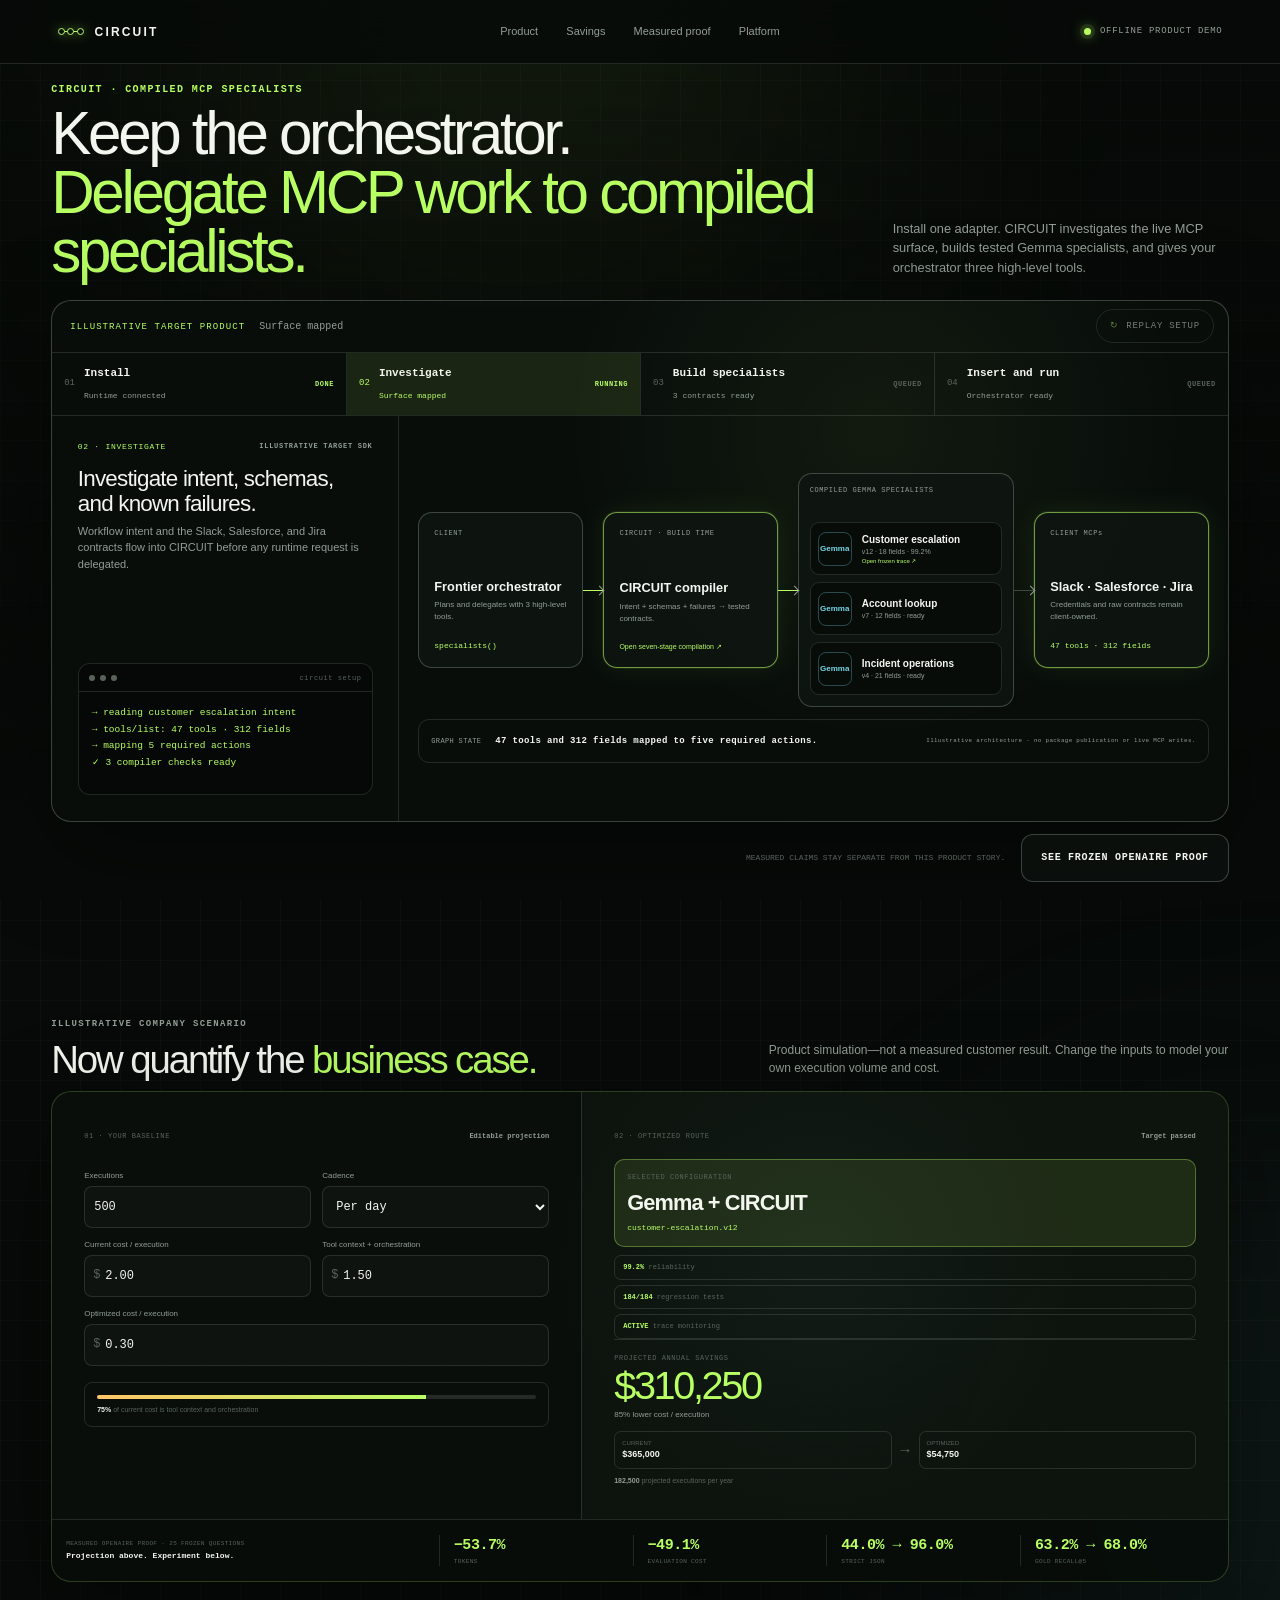
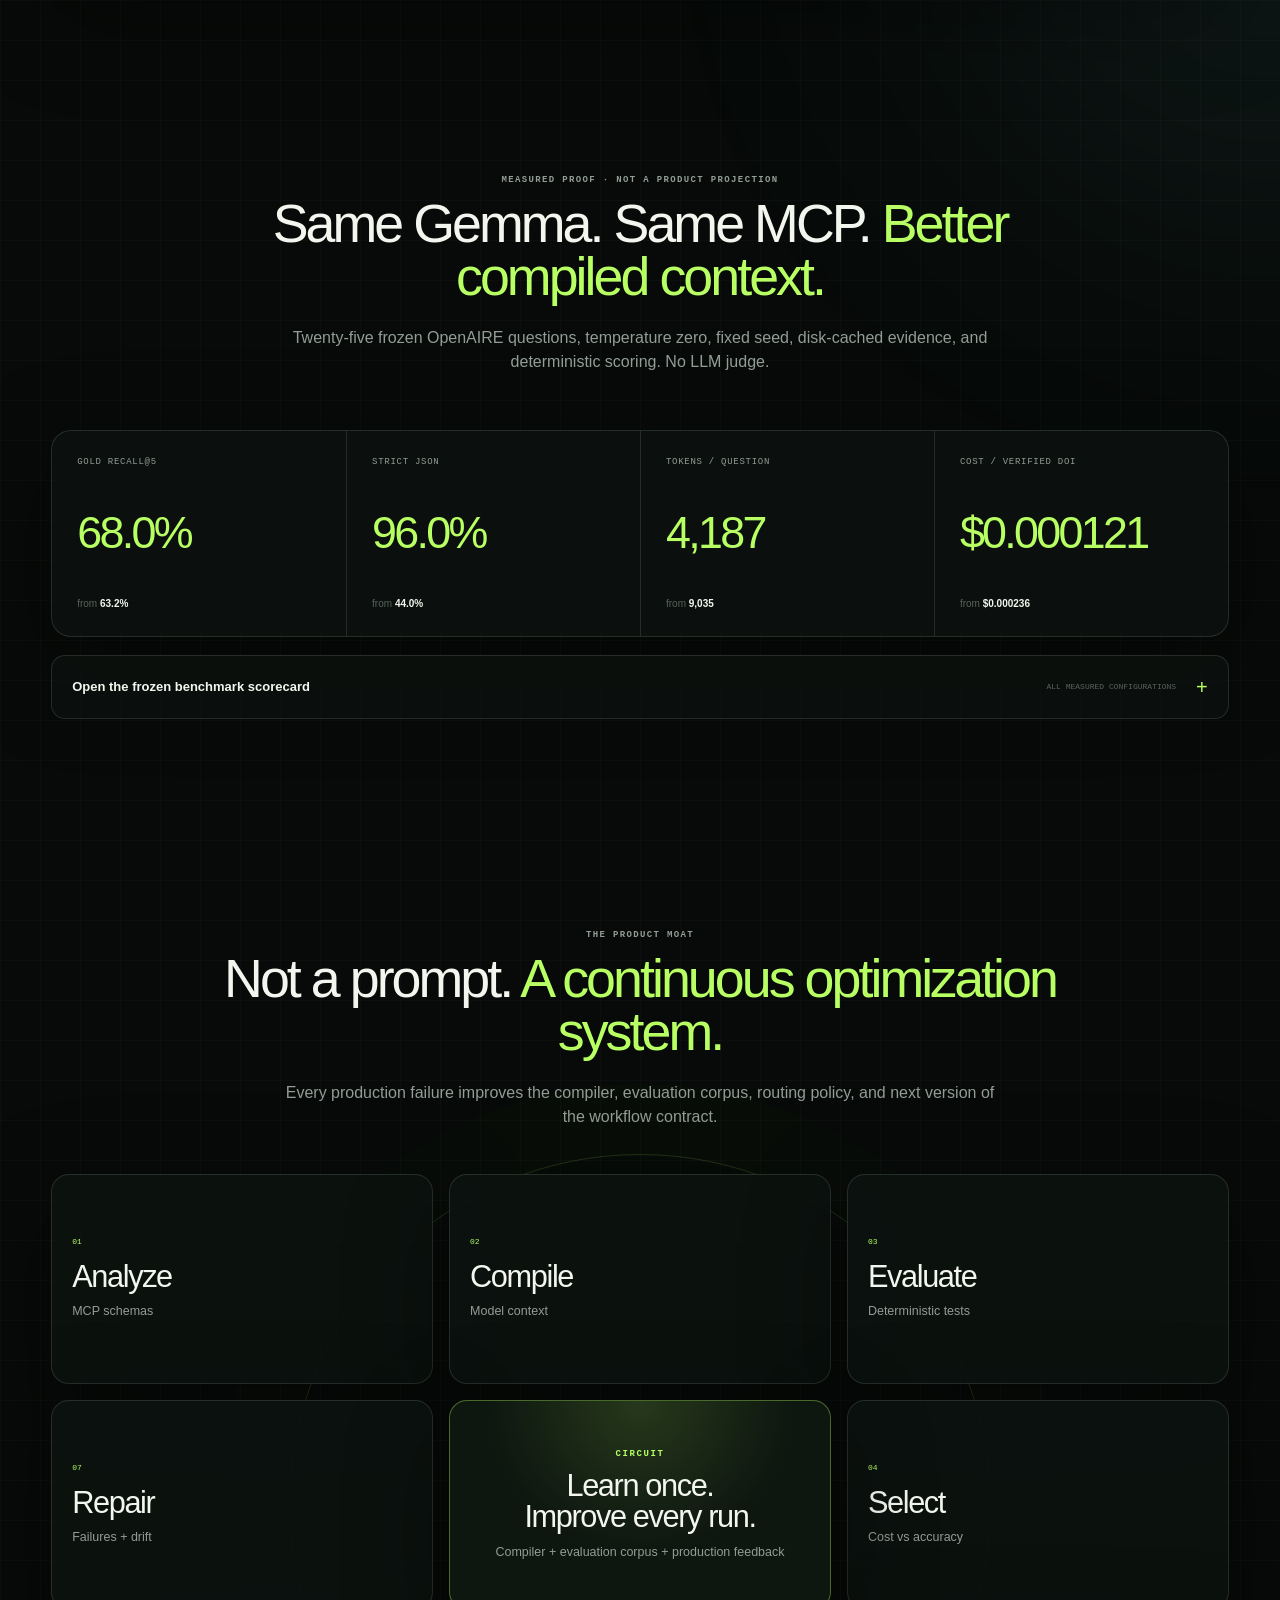
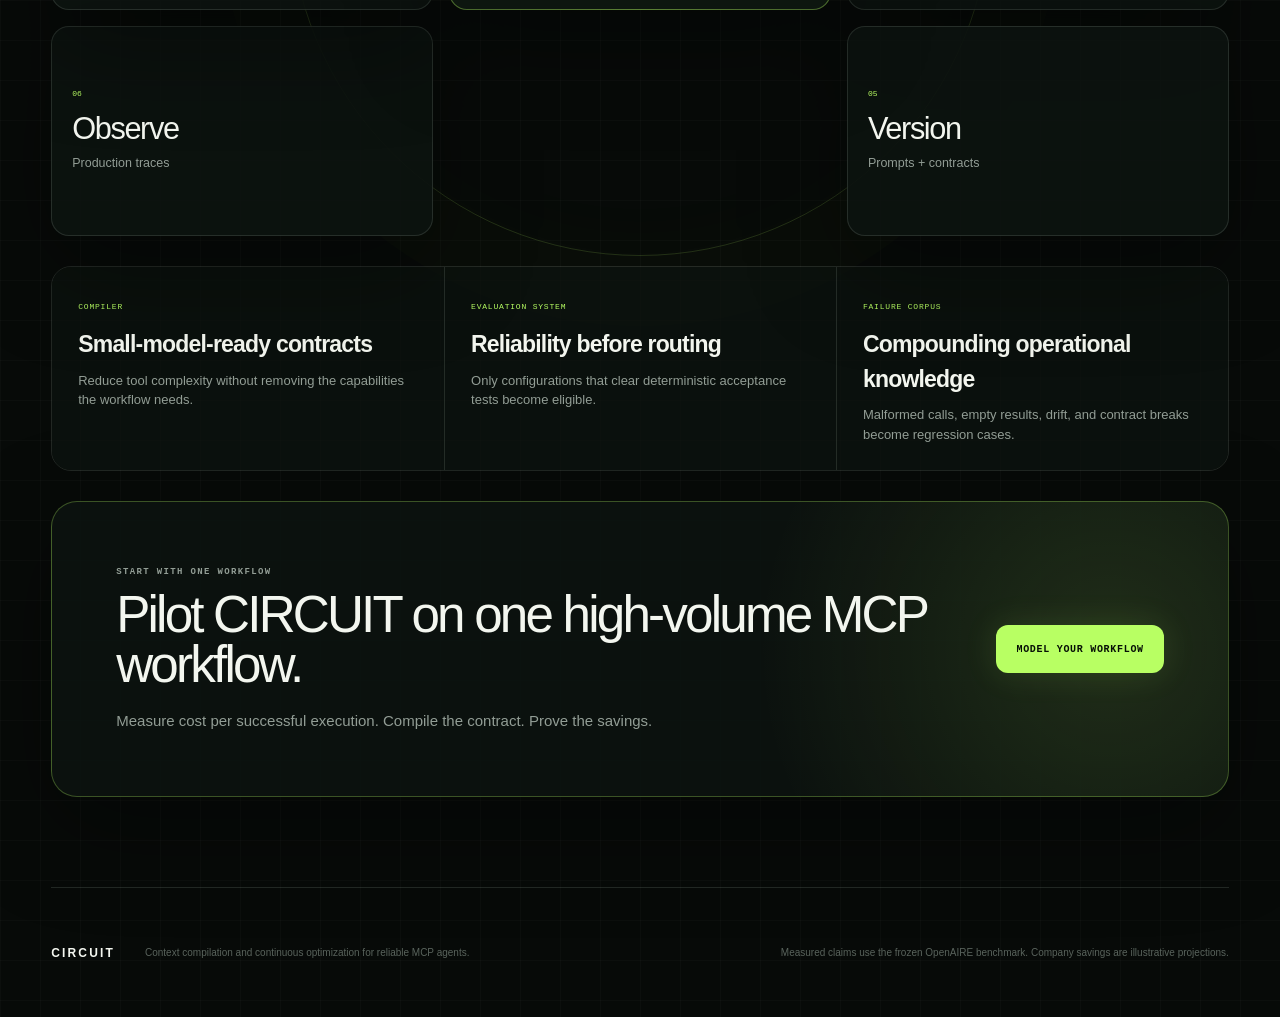
==== commit a83037d1: "Reframe demo around compiled specialists" ====
--- a/netlify-upload/index.html
+++ b/netlify-upload/index.html
@@ -9,7 +9,7 @@
     content="CIRCUIT compiles MCP workflows into reliable, model-specific contracts and selects the lowest-cost model that meets the target."
   >
   <title>CIRCUIT — The optimization control plane for MCP workflows</title>
-  <link rel="stylesheet" href="./styles.css?v=live-compiler-v3">
+  <link rel="stylesheet" href="./styles.css?v=architecture-hero-v1">
 </head>
 <body>
   <div class="ambient ambient-one" aria-hidden="true"></div>
@@ -24,76 +24,135 @@
       <a href="#product">Product</a>
       <a href="#savings">Savings</a>
       <a href="#proof">Measured proof</a>
-      <a href="#trace">Trace</a>
       <a href="#platform">Platform</a>
     </nav>
     <span class="evidence-state"><i aria-hidden="true"></i>offline product demo</span>
   </header>
 
   <main>
-    <section class="hero chapter" id="product" aria-labelledby="hero-heading">
-      <div class="hero-copy">
-        <p class="kicker">MCP OPTIMIZATION CONTROL PLANE</p>
-        <h1 id="hero-heading">
-          See an MCP workflow become
-          <span>small-model ready.</span>
-        </h1>
-        <p class="lede">
-          CIRCUIT turns raw tool schemas, workflow intent, and known failures into
-          a tested contract Gemma can execute reliably. The compiler is running
-          beside you now.
+    <section class="product-hero chapter" id="product" aria-labelledby="hero-heading">
+      <header class="product-hero-intro">
+        <div>
+          <p class="kicker">CIRCUIT · COMPILED MCP SPECIALISTS</p>
+          <h1 id="hero-heading">
+            Keep the orchestrator.
+            <span>Delegate MCP work to compiled specialists.</span>
+          </h1>
+        </div>
+        <p>
+          Install one adapter. CIRCUIT investigates the live MCP surface, builds
+          tested Gemma specialists, and gives your orchestrator three high-level tools.
         </p>
-        <div class="hero-actions">
-          <button class="button button-primary" id="hero-compile" type="button">
+      </header>
+
+      <div class="onboarding-shell" id="onboarding-shell" data-phase="install" aria-live="polite">
+        <div class="onboarding-toolbar">
+          <div>
+            <span>ILLUSTRATIVE TARGET PRODUCT</span>
+            <strong id="onboarding-status">Preparing the CIRCUIT adapter…</strong>
+          </div>
+          <button class="onboarding-replay" id="onboarding-replay" type="button">
             <span aria-hidden="true">↻</span>
-            Replay compilation
+            Replay setup
           </button>
-          <a class="button button-secondary" href="#proof">See measured proof</a>
-        </div>
-        <div class="hero-foot">
-          <span>Fictional workflow</span>
-          <span>Deterministic UI replay</span>
-          <span>No live MCP writes</span>
-        </div>
-      </div>
-
-      <section class="hero-compiler" id="compiler-console" aria-label="Live CIRCUIT compiler simulation">
-        <header class="console-header">
-          <div class="console-workflow">
-            <span class="console-state-light" aria-hidden="true"></span>
-            <div>
-              <strong>Customer escalation triage</strong>
-              <span>Slack MCP → Salesforce MCP → Jira MCP</span>
-            </div>
-          </div>
-          <div class="console-progress" aria-hidden="true"><i id="compile-progress"></i></div>
-          <div class="console-status">
-            <span id="compile-status" aria-live="polite">READY TO COMPILE</span>
-            <b id="compile-clock">00:00.000</b>
-          </div>
-          <button class="compile-button" id="compile-button" type="button">
-            <span aria-hidden="true">▶</span>
-            Compile workflow
-          </button>
-        </header>
-
-        <div class="hero-compiler-body">
-          <div class="panel-heading">
-            <span>LIVE · CIRCUIT COMPILER</span>
-            <b>Concrete simulated artifacts</b>
-          </div>
-          <div class="compiler-workspace">
-            <ol class="stage-rail" id="stage-rail" aria-label="Compilation stages"></ol>
-            <article class="artifact-inspector" id="artifact-inspector" aria-live="polite">
-              <header class="artifact-header">
-                <span id="artifact-kicker">SCENARIO INPUT</span>
-                <b id="artifact-badge">Illustrative scenario</b>
-              </header>
-              <div class="artifact-content" id="artifact-content"></div>
-            </article>
-          </div>
-        </div>
-      </section>
+        </div>
+
+        <ol class="onboarding-phases" id="onboarding-phases" aria-label="CIRCUIT setup phases"></ol>
+
+        <div class="onboarding-stage">
+          <section class="onboarding-inspector" aria-labelledby="phase-title">
+            <header>
+              <span id="phase-kicker">01 · INSTALL</span>
+              <b id="phase-provenance">ILLUSTRATIVE TARGET SDK</b>
+            </header>
+            <h2 id="phase-title">Connect CIRCUIT to the agent service.</h2>
+            <p id="phase-copy">
+              Add the runtime adapter and register the existing MCP endpoints.
+            </p>
+            <div class="onboarding-terminal" aria-label="Deterministic setup output">
+              <div><i></i><i></i><i></i><span>circuit setup</span></div>
+              <pre id="phase-terminal"></pre>
+            </div>
+            <div class="onboarding-code" id="onboarding-code" hidden>
+              <header><span>agent.py</span><b>ILLUSTRATIVE TARGET SDK</b></header>
+              <pre><code id="phase-code"></code></pre>
+            </div>
+          </section>
+
+          <section class="architecture-panel" aria-label="CIRCUIT architecture">
+            <div class="architecture-track">
+              <article class="architecture-node orchestrator-card" data-architecture-node="orchestrator">
+                <span>CLIENT</span>
+                <strong>Frontier orchestrator</strong>
+                <small>Plans and delegates with 3 high-level tools.</small>
+                <code>specialists()</code>
+              </article>
+
+              <i class="architecture-link" aria-hidden="true"><b></b></i>
+
+              <button
+                class="architecture-node architecture-action compiler-card"
+                id="platform-compiler-trigger"
+                data-architecture-node="compiler"
+                type="button"
+                aria-describedby="compiler-action-hint"
+              >
+                <span>CIRCUIT · BUILD TIME</span>
+                <strong>CIRCUIT compiler</strong>
+                <small>Intent + schemas + failures → tested contracts.</small>
+                <em id="compiler-action-hint">Open seven-stage compilation ↗</em>
+              </button>
+
+              <i class="architecture-link" aria-hidden="true"><b></b></i>
+
+              <div class="specialist-catalog" data-architecture-node="specialists">
+                <span>COMPILED GEMMA SPECIALISTS</span>
+                <button
+                  class="specialist-card is-recorded"
+                  id="platform-specialist-trigger"
+                  type="button"
+                  aria-describedby="specialist-action-hint"
+                >
+                  <b>Gemma</b>
+                  <span>
+                    <strong>Customer escalation</strong>
+                    <small>v12 · 18 fields · 99.2%</small>
+                    <em id="specialist-action-hint">Open frozen trace ↗</em>
+                  </span>
+                </button>
+                <article class="specialist-card">
+                  <b>Gemma</b>
+                  <span><strong>Account lookup</strong><small>v7 · 12 fields · ready</small></span>
+                </article>
+                <article class="specialist-card">
+                  <b>Gemma</b>
+                  <span><strong>Incident operations</strong><small>v4 · 21 fields · ready</small></span>
+                </article>
+              </div>
+
+              <i class="architecture-link" aria-hidden="true"><b></b></i>
+
+              <article class="architecture-node mcp-card" data-architecture-node="mcps">
+                <span>CLIENT MCPs</span>
+                <strong>Slack · Salesforce · Jira</strong>
+                <small>Credentials and raw contracts remain client-owned.</small>
+                <code>47 tools · 312 fields</code>
+              </article>
+            </div>
+
+            <div class="architecture-result" id="architecture-result">
+              <span>GRAPH STATE</span>
+              <strong id="architecture-status">Adapter installation in progress.</strong>
+              <small>Illustrative architecture · no package publication or live MCP writes.</small>
+            </div>
+          </section>
+        </div>
+      </div>
+
+      <div class="hero-proof-link">
+        <span>Measured claims stay separate from this product story.</span>
+        <a class="button button-secondary" href="#proof">See frozen OpenAIRE proof</a>
+      </div>
     </section>
 
     <section class="optimizer chapter" id="savings" aria-labelledby="optimizer-heading">
@@ -250,20 +309,6 @@
       </details>
     </section>
 
-    <span class="chapter-anchor" id="trace" aria-hidden="true"></span>
-    <section class="workflow-embed chapter" aria-labelledby="workflow-heading">
-      <header class="workflow-heading">
-        <p class="kicker">ONE FROZEN RUN · END TO END</p>
-        <h2 id="workflow-heading">A real question. <span>Every observable step.</span></h2>
-      </header>
-      <iframe
-        id="workflow-frame"
-        src="./workflow.html?embedded=1"
-        title="CIRCUIT one-screen Gemma workflow"
-        loading="lazy"
-      ></iframe>
-    </section>
-
     <section class="platform chapter" id="platform" aria-labelledby="platform-heading">
       <header class="section-intro platform-intro">
         <p class="kicker">THE PRODUCT MOAT</p>
@@ -318,14 +363,88 @@
     </section>
   </main>
 
+  <dialog class="product-viewer" id="product-viewer" aria-labelledby="viewer-title">
+    <div class="viewer-shell">
+      <header class="viewer-toolbar">
+        <div>
+          <span id="viewer-kicker">CIRCUIT PRODUCT VIEWER</span>
+          <strong id="viewer-title">Compilation inspector</strong>
+        </div>
+        <div class="viewer-actions" role="tablist" aria-label="Viewer mode">
+          <button id="viewer-compiler-tab" type="button" role="tab" aria-controls="viewer-compiler" aria-selected="true">
+            Compiler
+          </button>
+          <button id="viewer-trace-tab" type="button" role="tab" aria-controls="viewer-trace" aria-selected="false">
+            Frozen trace
+          </button>
+          <button class="viewer-close" id="viewer-close" type="button" aria-label="Close product viewer">×</button>
+        </div>
+      </header>
+
+      <section class="viewer-panel" id="viewer-compiler" role="tabpanel" aria-labelledby="viewer-compiler-tab">
+        <section class="hero-compiler" id="compiler-console" aria-label="CIRCUIT compiler simulation">
+          <header class="console-header">
+            <div class="console-workflow">
+              <span class="console-state-light" aria-hidden="true"></span>
+              <div>
+                <strong>Customer escalation triage</strong>
+                <span>Slack MCP → Salesforce MCP → Jira MCP</span>
+              </div>
+            </div>
+            <div class="console-progress" aria-hidden="true"><i id="compile-progress"></i></div>
+            <div class="console-status">
+              <span id="compile-status" aria-live="polite">READY TO COMPILE</span>
+              <b id="compile-clock">00:00.000</b>
+            </div>
+            <button class="compile-button" id="compile-button" type="button">
+              <span aria-hidden="true">▶</span>
+              Compile workflow
+            </button>
+          </header>
+
+          <div class="hero-compiler-body">
+            <div class="panel-heading">
+              <span>ILLUSTRATIVE · CIRCUIT COMPILER</span>
+              <b>Concrete simulated artifacts</b>
+            </div>
+            <div class="compiler-workspace">
+              <ol class="stage-rail" id="stage-rail" aria-label="Compilation stages"></ol>
+              <article class="artifact-inspector" id="artifact-inspector" aria-live="polite">
+                <header class="artifact-header">
+                  <span id="artifact-kicker">SCENARIO INPUT</span>
+                  <b id="artifact-badge">Illustrative scenario</b>
+                </header>
+                <div class="artifact-content" id="artifact-content"></div>
+              </article>
+            </div>
+          </div>
+        </section>
+      </section>
+
+      <section class="viewer-panel viewer-trace" id="viewer-trace" role="tabpanel" aria-labelledby="viewer-trace-tab" hidden>
+        <header class="workflow-heading">
+          <p class="kicker">MEASURED OPENAIRE RUN · FROZEN EVIDENCE</p>
+          <h2>A real question. <span>Every observable step.</span></h2>
+        </header>
+        <iframe
+          id="workflow-frame"
+          data-src="./workflow.html?embedded=1"
+          title="CIRCUIT one-screen Gemma workflow"
+          loading="eager"
+        ></iframe>
+      </section>
+    </div>
+  </dialog>
+
+
   <footer class="site-footer">
     <span class="brand">CIRCUIT</span>
     <p>Context compilation and continuous optimization for reliable MCP agents.</p>
     <p>Measured claims use the frozen OpenAIRE benchmark. Company savings are illustrative projections.</p>
   </footer>
 
-  <script src="./demo-data.js?v=live-compiler-v3"></script>
-  <script src="./product-data.js?v=live-compiler-v3"></script>
-  <script src="./app.js?v=live-compiler-v3"></script>
+  <script src="./demo-data.js?v=architecture-hero-v1"></script>
+  <script src="./product-data.js?v=architecture-hero-v1"></script>
+  <script src="./app.js?v=architecture-hero-v1"></script>
 </body>
 </html>
--- a/netlify-upload/styles.css
+++ b/netlify-upload/styles.css
@@ -23,6 +23,10 @@
   box-sizing: border-box;
 }
 
+[hidden] {
+  display: none !important;
+}
+
 html {
   scroll-behavior: smooth;
 }
@@ -2074,6 +2078,1023 @@
   background: var(--ground);
 }
 
+.integration-explainer {
+  margin-bottom: 130px;
+}
+
+.integration-intro {
+  display: grid;
+  margin-bottom: 35px;
+  grid-template-columns: minmax(0, 1.3fr) minmax(290px, 0.7fr);
+  gap: clamp(30px, 6vw, 90px);
+  align-items: end;
+}
+
+.integration-intro h2 {
+  max-width: 960px;
+}
+
+.integration-intro > p {
+  max-width: 510px;
+  margin: 0 0 7px;
+  color: var(--muted);
+  font-size: clamp(14px, 1.35vw, 18px);
+}
+
+.system-graph {
+  overflow: hidden;
+  border: 1px solid rgba(184, 255, 99, 0.3);
+  border-radius: 24px;
+  background:
+    radial-gradient(circle at 58% 38%, rgba(184, 255, 99, 0.075), transparent 33%),
+    radial-gradient(circle at 76% 38%, rgba(117, 216, 232, 0.055), transparent 28%),
+    rgba(8, 14, 10, 0.96);
+  box-shadow: var(--shadow);
+}
+
+.adapter-strip {
+  display: grid;
+  min-height: 58px;
+  padding: 10px 20px;
+  border-bottom: 1px solid var(--line);
+  background: rgba(13, 19, 16, 0.72);
+  grid-template-columns: auto auto minmax(0, 1fr);
+  gap: 18px;
+  align-items: center;
+}
+
+.adapter-strip span,
+.system-node > span,
+.system-result span {
+  color: var(--muted);
+  font-family: ui-monospace, SFMono-Regular, Menlo, monospace;
+  font-size: 7px;
+  font-weight: 800;
+  letter-spacing: 0.1em;
+}
+
+.adapter-strip code {
+  padding: 6px 10px;
+  border: 1px solid rgba(117, 216, 232, 0.2);
+  border-radius: 7px;
+  background: rgba(6, 10, 8, 0.78);
+  color: var(--cyan);
+  font-size: 9px;
+}
+
+.adapter-strip code i {
+  color: var(--dim);
+  font-style: normal;
+}
+
+.adapter-strip small {
+  color: var(--dim);
+  font-size: 8px;
+  text-align: right;
+}
+
+.system-flow {
+  display: grid;
+  min-height: 250px;
+  padding: clamp(24px, 3.5vw, 48px);
+  grid-template-columns:
+    minmax(145px, 0.9fr) 42px
+    minmax(165px, 1fr) 42px
+    minmax(195px, 1.18fr) 42px
+    minmax(155px, 0.96fr);
+  gap: 7px;
+  align-items: center;
+}
+
+.system-node {
+  position: relative;
+  display: flex;
+  min-width: 0;
+  min-height: 158px;
+  padding: 18px;
+  overflow: hidden;
+  border: 1px solid var(--line-strong);
+  border-radius: 16px;
+  background: rgba(12, 19, 14, 0.86);
+  color: var(--ink);
+  flex-direction: column;
+  justify-content: center;
+  text-align: left;
+  transform: translateY(0) scale(1);
+  transition:
+    border-color 420ms cubic-bezier(0.2, 0.8, 0.2, 1),
+    background 420ms ease,
+    box-shadow 420ms ease,
+    opacity 420ms ease,
+    transform 420ms cubic-bezier(0.2, 0.8, 0.2, 1);
+}
+
+.system-node::after {
+  position: absolute;
+  right: 0;
+  bottom: 0;
+  left: 0;
+  height: 2px;
+  background: linear-gradient(90deg, var(--cyan), var(--signal));
+  content: "";
+  transform: scaleX(0);
+  transform-origin: left;
+  transition: transform 520ms ease;
+}
+
+.system-node strong {
+  display: block;
+  margin: 10px 0 7px;
+  font-size: clamp(14px, 1.4vw, 20px);
+  font-weight: 560;
+  letter-spacing: -0.025em;
+  line-height: 1.05;
+}
+
+.system-node small {
+  color: var(--muted);
+  font-size: 9px;
+  line-height: 1.45;
+}
+
+.system-action {
+  width: 100%;
+  cursor: pointer;
+  appearance: none;
+}
+
+.system-action em {
+  display: block;
+  margin-top: 18px;
+  color: var(--signal);
+  font-family: ui-monospace, SFMono-Regular, Menlo, monospace;
+  font-size: 7px;
+  font-style: normal;
+  font-weight: 800;
+  letter-spacing: 0.05em;
+  text-transform: uppercase;
+}
+
+.system-action:hover {
+  border-color: rgba(184, 255, 99, 0.72);
+  background: rgba(184, 255, 99, 0.085);
+  transform: translateY(-4px);
+}
+
+.system-action:active {
+  transform: translateY(-1px) scale(0.985);
+}
+
+.system-specialist {
+  border-color: rgba(117, 216, 232, 0.32);
+  background:
+    radial-gradient(circle at 15% 15%, rgba(117, 216, 232, 0.09), transparent 42%),
+    rgba(12, 19, 14, 0.9);
+}
+
+.system-node.is-active {
+  border-color: var(--signal);
+  background: rgba(184, 255, 99, 0.11);
+  box-shadow: 0 0 42px rgba(184, 255, 99, 0.14);
+  opacity: 1;
+  transform: translateY(-5px) scale(1.015);
+}
+
+.system-node.is-complete {
+  border-color: rgba(184, 255, 99, 0.4);
+  opacity: 1;
+}
+
+.system-graph.is-motion-ready .system-node:not(.is-active):not(.is-complete) {
+  opacity: 0.56;
+  transform: translateY(8px) scale(0.985);
+}
+
+.system-graph.is-motion-ready .system-action:hover,
+.system-graph.is-motion-ready .system-action:focus-visible {
+  opacity: 1;
+  transform: translateY(-4px) scale(1);
+}
+
+.system-node.is-active::after,
+.system-node.is-complete::after {
+  transform: scaleX(1);
+}
+
+.system-link {
+  position: relative;
+  display: block;
+  width: 100%;
+  height: 2px;
+  overflow: visible;
+  background: rgba(255, 255, 255, 0.08);
+}
+
+.system-link::after {
+  position: absolute;
+  top: 50%;
+  right: -1px;
+  width: 7px;
+  height: 7px;
+  border-top: 1px solid var(--dim);
+  border-right: 1px solid var(--dim);
+  content: "";
+  transform: translateY(-50%) rotate(45deg);
+  transition: border-color 350ms ease, filter 350ms ease;
+}
+
+.system-link b {
+  position: absolute;
+  inset: 0;
+  background: linear-gradient(90deg, var(--cyan), var(--signal));
+  box-shadow: 0 0 12px rgba(184, 255, 99, 0.4);
+  transform: scaleX(0);
+  transform-origin: left;
+  transition: transform 520ms cubic-bezier(0.2, 0.8, 0.2, 1);
+}
+
+.system-link.is-active b,
+.system-link.is-complete b {
+  transform: scaleX(1);
+}
+
+.system-link.is-active::after,
+.system-link.is-complete::after {
+  border-color: var(--signal);
+  filter: drop-shadow(0 0 5px var(--signal));
+}
+
+.system-result {
+  display: grid;
+  min-height: 62px;
+  padding: 10px 20px;
+  border-top: 1px solid var(--line);
+  background: rgba(13, 19, 16, 0.66);
+  grid-template-columns: auto minmax(0, 1fr) auto;
+  gap: 18px;
+  align-items: center;
+}
+
+.system-result strong {
+  overflow: hidden;
+  font-size: 10px;
+  font-weight: 520;
+  text-overflow: ellipsis;
+  white-space: nowrap;
+}
+
+.system-result small {
+  color: var(--dim);
+  font-family: ui-monospace, SFMono-Regular, Menlo, monospace;
+  font-size: 7px;
+  text-align: right;
+  text-transform: uppercase;
+}
+
+.system-result.is-complete {
+  background: rgba(184, 255, 99, 0.07);
+}
+
+.system-result.is-complete strong {
+  color: var(--signal);
+}
+
+.hero-compiler.is-navigation-target,
+.workflow-embed.is-navigation-target iframe {
+  border-color: var(--signal);
+  box-shadow: 0 0 0 1px rgba(184, 255, 99, 0.36), 0 0 58px rgba(184, 255, 99, 0.13);
+}
+
+.hero-compiler {
+  scroll-margin-top: 78px;
+}
+
+.integration-step-summary {
+  display: grid;
+  margin: 0 0 14px;
+  padding: 0;
+  overflow: hidden;
+  border: 1px solid var(--line);
+  border-radius: 14px;
+  background: rgba(10, 15, 12, 0.82);
+  grid-template-columns: repeat(3, 1fr);
+  list-style: none;
+}
+
+.integration-step-summary li {
+  position: relative;
+  display: grid;
+  min-height: 70px;
+  padding: 13px 18px 13px 56px;
+  border-left: 1px solid var(--line);
+  align-content: center;
+}
+
+.integration-step-summary li:first-child {
+  border-left: 0;
+}
+
+.integration-step-summary li:not(:last-child)::after {
+  position: absolute;
+  z-index: 2;
+  top: 50%;
+  right: -8px;
+  width: 15px;
+  height: 15px;
+  border-top: 1px solid var(--line-strong);
+  border-right: 1px solid var(--line-strong);
+  background: #0a0f0c;
+  content: "";
+  transform: translateY(-50%) rotate(45deg);
+}
+
+.integration-step-summary b {
+  position: absolute;
+  top: 50%;
+  left: 17px;
+  display: grid;
+  width: 27px;
+  height: 27px;
+  border: 1px solid rgba(184, 255, 99, 0.35);
+  border-radius: 50%;
+  color: var(--signal);
+  place-items: center;
+  font-family: ui-monospace, SFMono-Regular, Menlo, monospace;
+  font-size: 7px;
+  transform: translateY(-50%);
+}
+
+.integration-step-summary span,
+.integration-step-summary small {
+  display: block;
+}
+
+.integration-step-summary span {
+  font-size: 12px;
+  font-weight: 600;
+}
+
+.integration-step-summary small {
+  color: var(--dim);
+  font-family: ui-monospace, SFMono-Regular, Menlo, monospace;
+  font-size: 7px;
+  text-transform: uppercase;
+}
+
+.integration-console {
+  display: grid;
+  min-height: 610px;
+  overflow: hidden;
+  border: 1px solid rgba(184, 255, 99, 0.26);
+  border-radius: 24px;
+  background:
+    radial-gradient(circle at 78% 20%, rgba(117, 216, 232, 0.055), transparent 34%),
+    rgba(9, 15, 11, 0.96);
+  box-shadow: var(--shadow);
+  grid-template-columns: minmax(325px, 0.42fr) minmax(0, 1fr);
+  grid-template-areas:
+    "setup build"
+    "runtime runtime";
+}
+
+.integration-setup,
+.integration-build,
+.integration-runtime {
+  min-width: 0;
+  padding: clamp(24px, 2.8vw, 42px);
+}
+
+.integration-setup {
+  border-right: 1px solid var(--line);
+  background: rgba(7, 11, 8, 0.55);
+  grid-area: setup;
+}
+
+.integration-console .panel-heading {
+  margin-bottom: 22px;
+}
+
+.setup-list {
+  display: grid;
+  margin: 0 0 22px;
+  padding: 0;
+  list-style: none;
+  gap: 8px;
+}
+
+.setup-list li {
+  display: grid;
+  min-height: 68px;
+  padding: 12px;
+  border: 1px solid var(--line);
+  border-radius: 12px;
+  background: rgba(13, 19, 16, 0.65);
+  grid-template-columns: 35px minmax(0, 1fr);
+  gap: 10px;
+  align-items: center;
+}
+
+.setup-list li > span {
+  display: grid;
+  width: 31px;
+  height: 31px;
+  border: 1px solid rgba(184, 255, 99, 0.32);
+  border-radius: 50%;
+  color: var(--signal);
+  place-items: center;
+  font-family: ui-monospace, SFMono-Regular, Menlo, monospace;
+  font-size: 8px;
+}
+
+.setup-list strong,
+.setup-list small {
+  display: block;
+}
+
+.setup-list strong {
+  margin-bottom: 2px;
+  font-size: 12px;
+}
+
+.setup-list small {
+  color: var(--muted);
+  font-size: 9px;
+}
+
+.integration-code {
+  overflow: hidden;
+  border: 1px solid rgba(117, 216, 232, 0.2);
+  border-radius: 13px;
+  background: #080d0a;
+}
+
+.integration-code header {
+  display: flex;
+  min-height: 38px;
+  padding: 0 13px;
+  border-bottom: 1px solid var(--line);
+  align-items: center;
+  justify-content: space-between;
+  font-family: ui-monospace, SFMono-Regular, Menlo, monospace;
+  font-size: 7px;
+  letter-spacing: 0.08em;
+}
+
+.integration-code header span {
+  color: var(--muted);
+}
+
+.integration-code header b {
+  color: var(--cyan);
+  font-size: 6px;
+}
+
+.integration-code pre {
+  margin: 0;
+  padding: 17px;
+  overflow: hidden;
+  color: var(--ink);
+  font-family: ui-monospace, SFMono-Regular, Menlo, monospace;
+  font-size: 9px;
+  line-height: 1.75;
+  white-space: pre-wrap;
+}
+
+.code-dim {
+  color: var(--dim);
+}
+
+.code-keyword {
+  color: var(--cyan);
+}
+
+.integration-disclaimer {
+  margin: 15px 0 0;
+  color: var(--dim);
+  font-family: ui-monospace, SFMono-Regular, Menlo, monospace;
+  font-size: 7px;
+  line-height: 1.6;
+  text-transform: uppercase;
+}
+
+.integration-build {
+  background:
+    radial-gradient(circle at 62% 35%, rgba(117, 216, 232, 0.05), transparent 38%),
+    rgba(11, 17, 13, 0.7);
+  grid-area: build;
+}
+
+.build-explainer {
+  max-width: 760px;
+  margin: -8px 0 19px;
+  color: var(--muted);
+  font-size: 11px;
+}
+
+.compilation-map {
+  display: grid;
+  min-height: 330px;
+  grid-template-columns:
+    minmax(135px, 0.76fr) 22px
+    minmax(240px, 1.42fr) 22px
+    minmax(155px, 0.92fr);
+  gap: 8px;
+  align-items: center;
+}
+
+.build-inputs,
+.build-output {
+  display: grid;
+  min-width: 0;
+  gap: 8px;
+}
+
+.build-inputs > span,
+.build-output > span,
+.build-compiler-node header span,
+.build-result span {
+  color: var(--muted);
+  font-family: ui-monospace, SFMono-Regular, Menlo, monospace;
+  font-size: 7px;
+  font-weight: 800;
+  letter-spacing: 0.09em;
+}
+
+.build-inputs article {
+  display: flex;
+  min-height: 118px;
+  padding: 14px;
+  border: 1px solid var(--line);
+  border-radius: 13px;
+  background: rgba(13, 19, 16, 0.78);
+  flex-direction: column;
+  justify-content: center;
+}
+
+.build-inputs article > b {
+  color: var(--cyan);
+  font-family: ui-monospace, SFMono-Regular, Menlo, monospace;
+  font-size: 7px;
+  text-transform: uppercase;
+}
+
+.build-inputs article > strong {
+  margin: 7px 0 5px;
+  font-size: 11px;
+  line-height: 1.2;
+}
+
+.build-inputs article > small {
+  color: var(--dim);
+  font-size: 7px;
+}
+
+.build-arrow {
+  color: var(--signal);
+  font-style: normal;
+  text-align: center;
+  text-shadow: 0 0 14px rgba(184, 255, 99, 0.34);
+}
+
+.build-compiler-node {
+  min-width: 0;
+  padding: 15px;
+  border: 1px solid rgba(184, 255, 99, 0.34);
+  border-radius: 16px;
+  background:
+    radial-gradient(circle at 50% 0%, rgba(184, 255, 99, 0.09), transparent 42%),
+    rgba(12, 19, 14, 0.94);
+  box-shadow: 0 0 40px rgba(184, 255, 99, 0.045);
+}
+
+.build-compiler-node header {
+  display: flex;
+  min-height: 25px;
+  margin-bottom: 8px;
+  align-items: center;
+  justify-content: space-between;
+}
+
+.build-compiler-node header b {
+  color: var(--signal);
+  font-family: ui-monospace, SFMono-Regular, Menlo, monospace;
+  font-size: 6px;
+}
+
+.build-compiler-node > strong {
+  display: block;
+  margin-bottom: 12px;
+  font-size: 14px;
+  font-weight: 550;
+  letter-spacing: -0.02em;
+}
+
+.build-compiler-node ol {
+  display: grid;
+  margin: 0;
+  padding: 0;
+  grid-template-columns: repeat(2, minmax(0, 1fr));
+  gap: 6px;
+  list-style: none;
+}
+
+.build-compiler-node li {
+  position: relative;
+  display: grid;
+  min-height: 49px;
+  padding: 7px 7px 7px 31px;
+  border: 1px solid var(--line);
+  border-radius: 9px;
+  background: rgba(7, 11, 8, 0.68);
+  align-content: center;
+}
+
+.build-compiler-node li:last-child {
+  border-color: rgba(184, 255, 99, 0.3);
+  background: var(--signal-soft);
+}
+
+.build-compiler-node li > b {
+  position: absolute;
+  top: 9px;
+  left: 8px;
+  color: var(--signal);
+  font-family: ui-monospace, SFMono-Regular, Menlo, monospace;
+  font-size: 6px;
+}
+
+.build-compiler-node li > span,
+.build-compiler-node li > small {
+  display: block;
+  overflow: hidden;
+  text-overflow: ellipsis;
+  white-space: nowrap;
+}
+
+.build-compiler-node li > span {
+  font-size: 8px;
+  font-weight: 600;
+}
+
+.build-compiler-node li > small {
+  color: var(--dim);
+  font-size: 6px;
+}
+
+.build-specialist {
+  display: grid;
+  min-height: 73px;
+  padding: 10px;
+  border: 1px solid var(--line);
+  border-radius: 11px;
+  background: rgba(13, 19, 16, 0.78);
+  grid-template-columns: 37px minmax(0, 1fr);
+  gap: 9px;
+  align-items: center;
+}
+
+.build-specialist.is-primary {
+  border-color: rgba(184, 255, 99, 0.36);
+  background: var(--signal-soft);
+}
+
+.build-specialist > b {
+  display: grid;
+  width: 37px;
+  height: 37px;
+  border: 1px solid rgba(117, 216, 232, 0.3);
+  border-radius: 10px;
+  color: var(--cyan);
+  place-items: center;
+  font-family: ui-monospace, SFMono-Regular, Menlo, monospace;
+  font-size: 7px;
+}
+
+.build-specialist strong,
+.build-specialist small {
+  display: block;
+  overflow: hidden;
+  text-overflow: ellipsis;
+  white-space: nowrap;
+}
+
+.build-specialist strong {
+  font-size: 9px;
+}
+
+.build-specialist small {
+  color: var(--dim);
+  font-family: ui-monospace, SFMono-Regular, Menlo, monospace;
+  font-size: 6px;
+}
+
+.build-result {
+  display: grid;
+  min-height: 65px;
+  margin-top: 14px;
+  padding: 12px 15px;
+  border: 1px solid rgba(184, 255, 99, 0.28);
+  border-radius: 11px;
+  background: rgba(184, 255, 99, 0.065);
+  grid-template-columns: auto minmax(190px, 0.7fr) minmax(260px, 1.3fr);
+  gap: 14px;
+  align-items: center;
+}
+
+.build-result strong {
+  font-size: 10px;
+  font-weight: 600;
+}
+
+.build-result small {
+  color: var(--muted);
+  font-size: 8px;
+}
+
+.integration-runtime {
+  display: grid;
+  border-top: 1px solid var(--line);
+  grid-area: runtime;
+  grid-template-rows: auto auto minmax(0, 1fr) auto;
+}
+
+.runtime-toolbar {
+  display: flex;
+  margin-bottom: 16px;
+  gap: 18px;
+  align-items: center;
+  justify-content: space-between;
+}
+
+.runtime-toolbar .panel-heading {
+  min-width: 0;
+  margin-bottom: 0;
+  flex: 1;
+}
+
+.route-button {
+  min-height: 39px;
+  padding: 0 13px;
+  white-space: nowrap;
+  font-size: 8px;
+}
+
+.runtime-request {
+  display: grid;
+  min-height: 68px;
+  margin-bottom: 18px;
+  padding: 13px 16px;
+  border: 1px solid rgba(184, 255, 99, 0.18);
+  border-radius: 12px;
+  background: var(--signal-soft);
+  gap: 4px;
+}
+
+.runtime-request span,
+.runtime-node > span,
+.specialist-stack > span,
+.integration-boundary span,
+.route-result span {
+  color: var(--muted);
+  font-family: ui-monospace, SFMono-Regular, Menlo, monospace;
+  font-size: 7px;
+  font-weight: 800;
+  letter-spacing: 0.09em;
+}
+
+.runtime-request strong {
+  font-size: clamp(13px, 1.22vw, 17px);
+  font-weight: 520;
+}
+
+.runtime-map {
+  display: grid;
+  min-height: 275px;
+  grid-template-columns:
+    minmax(105px, 0.88fr) 22px
+    minmax(105px, 0.88fr) 22px
+    minmax(160px, 1.18fr) 22px
+    minmax(115px, 0.96fr);
+  gap: 7px;
+  align-items: center;
+}
+
+.runtime-node {
+  position: relative;
+  display: flex;
+  min-width: 0;
+  min-height: 155px;
+  padding: 15px;
+  overflow: hidden;
+  border: 1px solid var(--line-strong);
+  border-radius: 15px;
+  background: rgba(13, 19, 16, 0.82);
+  flex-direction: column;
+  justify-content: center;
+  transition:
+    border-color 220ms ease,
+    background 220ms ease,
+    box-shadow 220ms ease,
+    transform 220ms ease;
+}
+
+.runtime-node strong {
+  display: block;
+  margin: 9px 0 5px;
+  font-size: clamp(13px, 1.22vw, 17px);
+  font-weight: 560;
+  letter-spacing: -0.02em;
+  line-height: 1.08;
+}
+
+.runtime-node small {
+  min-height: 39px;
+  color: var(--muted);
+  font-size: 8px;
+}
+
+.runtime-node code {
+  display: block;
+  margin-top: 12px;
+  color: var(--cyan);
+  font-size: 7px;
+  line-height: 1.35;
+  overflow-wrap: anywhere;
+}
+
+.runtime-node.is-active,
+.specialist-stack.is-active .specialist-node.is-selected {
+  border-color: var(--signal);
+  background: rgba(184, 255, 99, 0.1);
+  box-shadow: 0 0 30px rgba(184, 255, 99, 0.12);
+  transform: translateY(-3px);
+}
+
+.runtime-node.is-complete,
+.specialist-stack.is-complete .specialist-node.is-selected {
+  border-color: rgba(184, 255, 99, 0.42);
+}
+
+.runtime-arrow {
+  color: var(--dim);
+  font-style: normal;
+  text-align: center;
+  transition: color 220ms ease, text-shadow 220ms ease, transform 220ms ease;
+}
+
+.runtime-arrow.is-active {
+  color: var(--signal);
+  text-shadow: 0 0 16px var(--signal);
+  transform: translateX(2px);
+}
+
+.specialist-stack {
+  display: grid;
+  min-width: 0;
+  gap: 7px;
+}
+
+.specialist-stack > span {
+  margin-bottom: 1px;
+}
+
+.specialist-node {
+  display: grid;
+  min-height: 63px;
+  padding: 9px 10px;
+  border: 1px solid var(--line);
+  border-radius: 11px;
+  background: rgba(13, 19, 16, 0.7);
+  grid-template-columns: 37px minmax(0, 1fr);
+  gap: 9px;
+  align-items: center;
+  transition:
+    border-color 220ms ease,
+    background 220ms ease,
+    box-shadow 220ms ease,
+    transform 220ms ease;
+}
+
+.specialist-node > b {
+  display: grid;
+  width: 37px;
+  height: 37px;
+  border: 1px solid rgba(117, 216, 232, 0.28);
+  border-radius: 10px;
+  color: var(--cyan);
+  place-items: center;
+  font-family: ui-monospace, SFMono-Regular, Menlo, monospace;
+  font-size: 7px;
+}
+
+.specialist-node strong,
+.specialist-node small {
+  display: block;
+  overflow: hidden;
+  text-overflow: ellipsis;
+  white-space: nowrap;
+}
+
+.specialist-node strong {
+  font-size: 10px;
+}
+
+.specialist-node small {
+  color: var(--dim);
+  font-family: ui-monospace, SFMono-Regular, Menlo, monospace;
+  font-size: 6px;
+}
+
+.route-result {
+  display: grid;
+  min-height: 72px;
+  margin-top: 18px;
+  padding: 12px 15px;
+  border: 1px solid var(--line);
+  border-radius: 12px;
+  background: rgba(13, 19, 16, 0.72);
+  grid-template-columns: minmax(200px, 1fr) minmax(90px, 0.35fr) auto;
+  gap: 15px;
+  align-items: center;
+  transition: border-color 220ms ease, background 220ms ease;
+}
+
+.route-result > div:first-child {
+  min-width: 0;
+}
+
+.route-result strong {
+  display: block;
+  margin-top: 4px;
+  overflow: hidden;
+  font-size: 9px;
+  font-weight: 500;
+  text-overflow: ellipsis;
+  white-space: nowrap;
+}
+
+.route-progress {
+  height: 3px;
+  overflow: hidden;
+  border-radius: 99px;
+  background: rgba(255, 255, 255, 0.07);
+}
+
+.route-progress i {
+  display: block;
+  width: 0;
+  height: 100%;
+  background: linear-gradient(90deg, var(--cyan), var(--signal));
+  transition: width 420ms ease;
+}
+
+.route-result > b {
+  color: var(--muted);
+  font-family: ui-monospace, SFMono-Regular, Menlo, monospace;
+  font-size: 7px;
+  letter-spacing: 0.07em;
+}
+
+.route-result.is-complete {
+  border-color: rgba(184, 255, 99, 0.38);
+  background: rgba(184, 255, 99, 0.07);
+}
+
+.route-result.is-complete > b {
+  color: var(--signal);
+}
+
+.integration-boundary {
+  display: grid;
+  overflow: hidden;
+  border: 1px solid var(--line);
+  border-top: 0;
+  border-radius: 0 0 18px 18px;
+  grid-template-columns: repeat(2, 1fr);
+}
+
+.integration-boundary > div {
+  min-height: 93px;
+  padding: 21px 27px;
+  background: rgba(13, 19, 16, 0.62);
+}
+
+.integration-boundary > div + div {
+  border-left: 1px solid var(--line);
+}
+
+.integration-boundary span,
+.integration-boundary strong {
+  display: block;
+}
+
+.integration-boundary strong {
+  max-width: 580px;
+  margin-top: 7px;
+  font-size: 12px;
+  font-weight: 500;
+}
+
 .platform {
   padding: 118px 0 90px;
 }
@@ -2890,6 +3911,47 @@
     min-height: 650px;
   }
 
+  .integration-intro {
+    grid-template-columns: 1fr;
+    gap: 18px;
+  }
+
+  .integration-intro > p {
+    max-width: 720px;
+  }
+
+  .system-flow {
+    padding: 24px;
+    grid-template-columns:
+      minmax(110px, 0.9fr) 22px
+      minmax(130px, 1fr) 22px
+      minmax(150px, 1.18fr) 22px
+      minmax(120px, 0.96fr);
+    gap: 5px;
+  }
+
+  .system-node {
+    min-height: 148px;
+    padding: 14px;
+  }
+
+  .system-action em {
+    margin-top: 13px;
+  }
+
+  .integration-console {
+    grid-template-columns: 1fr;
+    grid-template-areas:
+      "setup"
+      "build"
+      "runtime";
+  }
+
+  .integration-setup {
+    border-right: 0;
+    border-bottom: 1px solid var(--line);
+  }
+
   .platform-loop {
     min-height: 0;
     grid-template-areas: none;
@@ -3189,6 +4251,170 @@
     min-height: 730px;
   }
 
+  .integration-explainer {
+    margin-bottom: 90px;
+  }
+
+  .adapter-strip {
+    grid-template-columns: auto minmax(0, 1fr);
+    gap: 8px 12px;
+  }
+
+  .adapter-strip small {
+    grid-column: 1 / -1;
+    text-align: left;
+  }
+
+  .system-flow {
+    padding: 20px;
+    grid-template-columns: minmax(0, 1fr);
+    gap: 0;
+  }
+
+  .system-node {
+    min-height: 128px;
+  }
+
+  .system-link {
+    width: 2px;
+    height: 31px;
+    justify-self: center;
+  }
+
+  .system-link::after {
+    top: auto;
+    right: auto;
+    bottom: -1px;
+    left: 50%;
+    transform: translateX(-50%) rotate(135deg);
+  }
+
+  .system-link b {
+    transform: scaleY(0);
+    transform-origin: top;
+  }
+
+  .system-link.is-active b,
+  .system-link.is-complete b {
+    transform: scaleY(1);
+  }
+
+  .system-result {
+    grid-template-columns: 1fr;
+    gap: 3px;
+  }
+
+  .system-result strong {
+    white-space: normal;
+  }
+
+  .system-result small {
+    text-align: left;
+  }
+
+  .integration-console {
+    border-radius: 18px;
+  }
+
+  .integration-step-summary {
+    grid-template-columns: 1fr;
+  }
+
+  .integration-step-summary li {
+    border-top: 1px solid var(--line);
+    border-left: 0;
+  }
+
+  .integration-step-summary li:first-child {
+    border-top: 0;
+  }
+
+  .integration-step-summary li:not(:last-child)::after {
+    display: none;
+  }
+
+  .integration-setup,
+  .integration-build,
+  .integration-runtime {
+    padding: 18px;
+  }
+
+  .integration-code pre {
+    padding: 14px;
+    font-size: 8px;
+  }
+
+  .compilation-map {
+    grid-template-columns: 1fr;
+    gap: 10px;
+  }
+
+  .build-arrow {
+    transform: rotate(90deg);
+  }
+
+  .build-inputs article {
+    min-height: 96px;
+  }
+
+  .build-result {
+    grid-template-columns: 1fr;
+    gap: 4px;
+  }
+
+  .runtime-toolbar {
+    align-items: stretch;
+    flex-direction: column;
+  }
+
+  .route-button {
+    width: 100%;
+  }
+
+  .runtime-map {
+    grid-template-columns: 1fr;
+    gap: 9px;
+  }
+
+  .runtime-node {
+    min-height: 128px;
+  }
+
+  .runtime-node small {
+    min-height: 0;
+  }
+
+  .runtime-arrow {
+    transform: rotate(90deg);
+  }
+
+  .runtime-arrow.is-active {
+    transform: rotate(90deg) translateX(2px);
+  }
+
+  .route-result {
+    grid-template-columns: 1fr auto;
+  }
+
+  .route-progress {
+    grid-column: 1 / -1;
+    grid-row: 2;
+  }
+
+  .route-result > b {
+    grid-column: 2;
+    grid-row: 1;
+  }
+
+  .integration-boundary {
+    grid-template-columns: 1fr;
+  }
+
+  .integration-boundary > div + div {
+    border-top: 1px solid var(--line);
+    border-left: 0;
+  }
+
   .platform-loop {
     grid-template-columns: 1fr;
   }
@@ -3266,3 +4492,906 @@
     transition-duration: 0.01ms !important;
   }
 }
+
+/* Architecture-first product hero */
+
+.product-hero {
+  display: flex;
+  min-height: 100vh;
+  padding: clamp(82px, 9vh, 108px) 0 24px;
+  flex-direction: column;
+  justify-content: center;
+}
+
+.product-hero-intro {
+  display: grid;
+  margin-bottom: clamp(14px, 2vh, 24px);
+  grid-template-columns: minmax(0, 1.55fr) minmax(280px, 0.65fr);
+  gap: 40px;
+  align-items: end;
+}
+
+.product-hero-intro .kicker {
+  margin: 0 0 8px;
+  color: var(--signal);
+  font-size: 10px;
+  letter-spacing: 0.14em;
+}
+
+.product-hero-intro h1 {
+  max-width: 980px;
+  margin: 0;
+  font-size: clamp(38px, 4.7vw, 72px);
+  line-height: 0.98;
+  letter-spacing: -0.055em;
+}
+
+.product-hero-intro h1 span {
+  display: block;
+  color: var(--signal);
+}
+
+.product-hero-intro > p {
+  max-width: 470px;
+  margin: 0 0 5px;
+  color: var(--muted);
+  font-size: clamp(12px, 1vw, 15px);
+}
+
+.onboarding-shell {
+  overflow: hidden;
+  border: 1px solid var(--line-strong);
+  border-radius: var(--radius);
+  background:
+    radial-gradient(circle at 70% 25%, rgba(184, 255, 99, 0.055), transparent 34%),
+    rgba(9, 14, 11, 0.94);
+  box-shadow: var(--shadow);
+}
+
+.onboarding-toolbar {
+  display: flex;
+  min-height: 52px;
+  padding: 8px 14px 8px 18px;
+  border-bottom: 1px solid var(--line);
+  justify-content: space-between;
+  gap: 20px;
+  align-items: center;
+}
+
+.onboarding-toolbar > div {
+  display: flex;
+  min-width: 0;
+  gap: 14px;
+  align-items: baseline;
+}
+
+.onboarding-toolbar span,
+.onboarding-toolbar strong,
+.onboarding-replay,
+.onboarding-phases,
+.onboarding-inspector > header,
+.architecture-node > span,
+.specialist-catalog > span,
+.architecture-result,
+.viewer-toolbar,
+.viewer-actions button {
+  font-family: ui-monospace, SFMono-Regular, Menlo, monospace;
+}
+
+.onboarding-toolbar span {
+  color: var(--signal);
+  font-size: 9px;
+  letter-spacing: 0.12em;
+}
+
+.onboarding-toolbar strong {
+  overflow: hidden;
+  color: var(--muted);
+  font-size: 10px;
+  font-weight: 500;
+  text-overflow: ellipsis;
+  white-space: nowrap;
+}
+
+.onboarding-replay {
+  display: inline-flex;
+  min-height: 34px;
+  padding: 0 13px;
+  border: 1px solid var(--line-strong);
+  border-radius: 999px;
+  justify-content: center;
+  gap: 7px;
+  align-items: center;
+  background: transparent;
+  color: var(--ink);
+  cursor: pointer;
+  font-size: 9px;
+  letter-spacing: 0.08em;
+  text-transform: uppercase;
+}
+
+.onboarding-replay:hover:not(:disabled) {
+  border-color: var(--signal);
+  color: var(--signal);
+}
+
+.onboarding-replay:disabled {
+  opacity: 0.48;
+  cursor: wait;
+}
+
+.onboarding-phases {
+  display: grid;
+  margin: 0;
+  padding: 0;
+  border-bottom: 1px solid var(--line);
+  list-style: none;
+  grid-template-columns: repeat(4, minmax(0, 1fr));
+}
+
+.onboarding-phases li + li {
+  border-left: 1px solid var(--line);
+}
+
+.onboarding-phases button {
+  display: grid;
+  width: 100%;
+  min-height: 62px;
+  padding: 9px 12px;
+  border: 0;
+  grid-template-columns: auto minmax(0, 1fr) auto;
+  grid-template-rows: auto auto;
+  gap: 1px 9px;
+  align-items: center;
+  background: transparent;
+  color: var(--muted);
+  text-align: left;
+  transition: background 180ms ease, color 180ms ease;
+}
+
+.onboarding-phases button:not(:disabled) {
+  cursor: pointer;
+}
+
+.onboarding-phases button > span {
+  grid-row: 1 / 3;
+  color: var(--dim);
+  font-size: 9px;
+}
+
+.onboarding-phases button strong {
+  overflow: hidden;
+  color: var(--ink);
+  font-size: 11px;
+  text-overflow: ellipsis;
+  white-space: nowrap;
+}
+
+.onboarding-phases button small {
+  overflow: hidden;
+  font-size: 8px;
+  text-overflow: ellipsis;
+  white-space: nowrap;
+}
+
+.onboarding-phases button b {
+  grid-column: 3;
+  grid-row: 1 / 3;
+  color: var(--dim);
+  font-size: 7px;
+  letter-spacing: 0.08em;
+}
+
+.onboarding-phases button.is-active {
+  background: var(--signal-soft);
+  color: var(--signal);
+}
+
+.onboarding-phases button.is-active > span,
+.onboarding-phases button.is-active b,
+.onboarding-phases button.is-complete b {
+  color: var(--signal);
+}
+
+.onboarding-stage {
+  display: grid;
+  min-height: clamp(350px, 45vh, 430px);
+  grid-template-columns: minmax(250px, 0.72fr) minmax(0, 1.72fr);
+}
+
+.onboarding-inspector {
+  display: flex;
+  min-width: 0;
+  padding: clamp(16px, 2vw, 26px);
+  border-right: 1px solid var(--line);
+  flex-direction: column;
+}
+
+.onboarding-inspector > header {
+  display: flex;
+  margin-bottom: 14px;
+  justify-content: space-between;
+  gap: 12px;
+  color: var(--signal);
+  font-size: 8px;
+  letter-spacing: 0.09em;
+}
+
+.onboarding-inspector > header b {
+  color: var(--muted);
+  font-size: 7px;
+}
+
+.onboarding-inspector h2 {
+  margin: 0 0 7px;
+  font-size: clamp(19px, 1.75vw, 27px);
+  line-height: 1.08;
+  letter-spacing: -0.035em;
+}
+
+.onboarding-inspector > p {
+  margin: 0 0 14px;
+  color: var(--muted);
+  font-size: 11px;
+}
+
+.onboarding-terminal,
+.onboarding-code {
+  overflow: hidden;
+  margin-top: auto;
+  border: 1px solid var(--line);
+  border-radius: 12px;
+  background: #050806;
+}
+
+.onboarding-terminal > div,
+.onboarding-code > header {
+  display: flex;
+  height: 28px;
+  padding: 0 10px;
+  border-bottom: 1px solid var(--line);
+  gap: 5px;
+  align-items: center;
+  color: var(--dim);
+  font-family: ui-monospace, SFMono-Regular, Menlo, monospace;
+  font-size: 7px;
+  letter-spacing: 0.08em;
+}
+
+.onboarding-terminal > div i {
+  width: 6px;
+  height: 6px;
+  border-radius: 50%;
+  background: var(--dim);
+}
+
+.onboarding-terminal > div span {
+  margin-left: auto;
+}
+
+.onboarding-terminal pre,
+.onboarding-code pre {
+  min-height: 102px;
+  margin: 0;
+  padding: 13px;
+  color: var(--signal);
+  font-family: ui-monospace, SFMono-Regular, Menlo, monospace;
+  font-size: clamp(8px, 0.74vw, 10px);
+  line-height: 1.75;
+  white-space: pre-wrap;
+}
+
+.onboarding-code {
+  margin-top: 9px;
+}
+
+.onboarding-code > header {
+  justify-content: space-between;
+}
+
+.onboarding-code pre {
+  min-height: 0;
+  color: var(--ink);
+}
+
+.architecture-panel {
+  display: flex;
+  min-width: 0;
+  padding: clamp(14px, 1.5vw, 22px);
+  flex-direction: column;
+  justify-content: center;
+}
+
+.architecture-track {
+  display: grid;
+  grid-template-columns: minmax(120px, 0.9fr) 20px minmax(130px, 0.95fr) 20px minmax(180px, 1.18fr) 20px minmax(130px, 0.95fr);
+  align-items: center;
+}
+
+.architecture-node,
+.specialist-catalog {
+  min-width: 0;
+  border: 1px solid var(--line-strong);
+  border-radius: 14px;
+  background: rgba(15, 22, 17, 0.9);
+  transition: border-color 180ms ease, box-shadow 180ms ease, transform 180ms ease;
+}
+
+.architecture-node {
+  display: flex;
+  min-height: 156px;
+  padding: 15px;
+  flex-direction: column;
+}
+
+button.architecture-node {
+  width: 100%;
+  color: inherit;
+  text-align: left;
+}
+
+.architecture-action,
+.specialist-card.is-recorded {
+  cursor: pointer;
+}
+
+.architecture-action:hover,
+.specialist-card.is-recorded:hover {
+  border-color: var(--signal);
+  transform: translateY(-2px);
+}
+
+.architecture-node > span,
+.specialist-catalog > span {
+  margin-bottom: auto;
+  color: var(--muted);
+  font-size: 7px;
+  letter-spacing: 0.08em;
+}
+
+.architecture-node strong {
+  font-size: clamp(12px, 1vw, 15px);
+  line-height: 1.15;
+}
+
+.architecture-node small {
+  min-height: 32px;
+  margin-top: 5px;
+  color: var(--muted);
+  font-size: 8px;
+}
+
+.architecture-node code {
+  width: fit-content;
+  margin-top: 9px;
+  color: var(--signal);
+  font-size: 8px;
+}
+
+.architecture-node em {
+  margin-top: 9px;
+  color: var(--signal);
+  font-size: 7px;
+  font-style: normal;
+}
+
+.architecture-node.is-active,
+.specialist-catalog.is-active,
+.architecture-node.is-complete,
+.specialist-catalog.is-complete {
+  border-color: rgba(184, 255, 99, 0.58);
+  box-shadow: 0 0 0 1px rgba(184, 255, 99, 0.08), 0 0 30px rgba(184, 255, 99, 0.08);
+}
+
+.architecture-link {
+  position: relative;
+  display: block;
+  height: 1px;
+  background: var(--line-strong);
+}
+
+.architecture-link::after {
+  position: absolute;
+  top: -3px;
+  right: 0;
+  width: 6px;
+  height: 6px;
+  border-top: 1px solid var(--muted);
+  border-right: 1px solid var(--muted);
+  transform: rotate(45deg);
+  content: "";
+}
+
+.architecture-link b {
+  display: block;
+  width: 0;
+  height: 1px;
+  background: var(--signal);
+  transition: width 520ms ease;
+}
+
+.architecture-link.is-active b,
+.architecture-link.is-complete b {
+  width: 100%;
+}
+
+.specialist-catalog {
+  display: flex;
+  min-height: 234px;
+  padding: 11px;
+  flex-direction: column;
+  gap: 7px;
+}
+
+.specialist-card {
+  display: grid;
+  min-width: 0;
+  min-height: 53px;
+  padding: 7px;
+  border: 1px solid var(--line);
+  border-radius: 9px;
+  grid-template-columns: 36px minmax(0, 1fr);
+  gap: 8px;
+  align-items: center;
+  background: rgba(7, 10, 8, 0.72);
+  color: inherit;
+  text-align: left;
+}
+
+.specialist-card > b {
+  display: grid;
+  width: 34px;
+  height: 34px;
+  border: 1px solid rgba(117, 216, 232, 0.3);
+  border-radius: 8px;
+  place-items: center;
+  color: var(--cyan);
+  font-size: 8px;
+}
+
+.specialist-card > span {
+  display: flex;
+  min-width: 0;
+  flex-direction: column;
+}
+
+.specialist-card strong,
+.specialist-card small,
+.specialist-card em {
+  overflow: hidden;
+  text-overflow: ellipsis;
+  white-space: nowrap;
+}
+
+.specialist-card strong {
+  font-size: 10px;
+}
+
+.specialist-card small {
+  color: var(--muted);
+  font-size: 7px;
+}
+
+.specialist-card em {
+  color: var(--signal);
+  font-size: 6px;
+  font-style: normal;
+}
+
+.architecture-result {
+  display: grid;
+  min-height: 44px;
+  margin-top: 12px;
+  padding: 9px 12px;
+  border: 1px solid var(--line);
+  border-radius: 11px;
+  grid-template-columns: auto minmax(0, 1fr) auto;
+  gap: 14px;
+  align-items: center;
+  color: var(--muted);
+  font-size: 7px;
+  letter-spacing: 0.05em;
+}
+
+.architecture-result strong {
+  overflow: hidden;
+  color: var(--ink);
+  font-size: 9px;
+  text-overflow: ellipsis;
+  white-space: nowrap;
+}
+
+.architecture-result small {
+  text-align: right;
+}
+
+.architecture-result.is-complete {
+  border-color: rgba(184, 255, 99, 0.35);
+}
+
+.architecture-result.is-complete > span {
+  color: var(--signal);
+}
+
+.hero-proof-link {
+  display: flex;
+  min-height: 44px;
+  padding-top: 12px;
+  justify-content: flex-end;
+  gap: 16px;
+  align-items: center;
+}
+
+.hero-proof-link > span {
+  color: var(--dim);
+  font-family: ui-monospace, SFMono-Regular, Menlo, monospace;
+  font-size: 8px;
+  text-transform: uppercase;
+}
+
+/* One top-layer viewer, two modes */
+
+.product-viewer {
+  width: min(1500px, 96vw);
+  max-width: none;
+  height: min(900px, 94dvh);
+  max-height: none;
+  margin: auto;
+  padding: 0;
+  overflow: hidden;
+  border: 1px solid var(--line-strong);
+  border-radius: 20px;
+  background: #080c09;
+  color: var(--ink);
+  box-shadow: 0 42px 140px rgba(0, 0, 0, 0.72);
+}
+
+.product-viewer::backdrop {
+  background: rgba(2, 4, 3, 0.84);
+  backdrop-filter: blur(12px);
+}
+
+.viewer-shell {
+  display: grid;
+  height: 100%;
+  grid-template-rows: 58px minmax(0, 1fr);
+}
+
+.viewer-toolbar {
+  display: flex;
+  padding: 0 12px 0 18px;
+  border-bottom: 1px solid var(--line);
+  justify-content: space-between;
+  gap: 16px;
+  align-items: center;
+}
+
+.viewer-toolbar > div:first-child {
+  display: flex;
+  min-width: 0;
+  gap: 12px;
+  align-items: baseline;
+}
+
+.viewer-toolbar > div:first-child span {
+  color: var(--signal);
+  font-size: 8px;
+  letter-spacing: 0.1em;
+}
+
+.viewer-toolbar > div:first-child strong {
+  overflow: hidden;
+  font-size: 11px;
+  text-overflow: ellipsis;
+  white-space: nowrap;
+}
+
+.viewer-actions {
+  display: flex;
+  gap: 6px;
+  align-items: center;
+}
+
+.viewer-actions button {
+  min-height: 34px;
+  padding: 0 12px;
+  border: 1px solid var(--line);
+  border-radius: 999px;
+  background: transparent;
+  color: var(--muted);
+  cursor: pointer;
+  font-size: 8px;
+  letter-spacing: 0.07em;
+  text-transform: uppercase;
+}
+
+.viewer-actions button[aria-selected="true"] {
+  border-color: var(--signal);
+  background: var(--signal-soft);
+  color: var(--signal);
+}
+
+.viewer-actions .viewer-close {
+  width: 34px;
+  padding: 0;
+  border-radius: 50%;
+  color: var(--ink);
+  font-size: 20px;
+  line-height: 1;
+}
+
+.viewer-panel {
+  min-width: 0;
+  min-height: 0;
+  overflow: auto;
+}
+
+.product-viewer .hero-compiler {
+  width: 100%;
+  min-height: 100%;
+  border: 0;
+  border-radius: 0;
+  box-shadow: none;
+}
+
+.product-viewer .hero-compiler-body {
+  min-height: calc(100% - 66px);
+}
+
+.product-viewer .compiler-workspace {
+  min-height: 680px;
+}
+
+.viewer-trace {
+  display: grid;
+  height: 100%;
+  padding: 20px;
+  grid-template-rows: auto minmax(0, 1fr);
+  gap: 12px;
+}
+
+.viewer-trace .workflow-heading {
+  margin: 0;
+}
+
+.viewer-trace iframe {
+  width: 100%;
+  height: 100%;
+  min-height: 620px;
+  border: 1px solid var(--line);
+  border-radius: 14px;
+  background: #050806;
+}
+
+@media (max-width: 1180px) {
+  .product-hero-intro {
+    grid-template-columns: 1fr;
+    gap: 10px;
+  }
+
+  .product-hero-intro > p {
+    max-width: 720px;
+  }
+
+  .onboarding-stage {
+    grid-template-columns: minmax(220px, 0.6fr) minmax(0, 1.4fr);
+  }
+
+  .architecture-track {
+    grid-template-columns: minmax(110px, 0.9fr) 14px minmax(115px, 0.95fr) 14px minmax(155px, 1.15fr) 14px minmax(115px, 0.95fr);
+  }
+
+  .architecture-node {
+    min-height: 146px;
+    padding: 11px;
+  }
+
+  .specialist-catalog {
+    min-height: 220px;
+    padding: 8px;
+  }
+
+  .architecture-result small {
+    display: none;
+  }
+}
+
+@media (max-width: 780px) {
+  .product-hero {
+    min-height: auto;
+    padding: 92px 0 36px;
+  }
+
+  .product-hero-intro h1 {
+    font-size: clamp(36px, 11vw, 54px);
+  }
+
+  .onboarding-toolbar > div {
+    display: block;
+  }
+
+  .onboarding-toolbar strong {
+    display: block;
+    max-width: 205px;
+    margin-top: 2px;
+  }
+
+  .onboarding-phases {
+    grid-template-columns: repeat(2, minmax(0, 1fr));
+  }
+
+  .onboarding-phases li:nth-child(3) {
+    border-top: 1px solid var(--line);
+    border-left: 0;
+  }
+
+  .onboarding-phases li:nth-child(4) {
+    border-top: 1px solid var(--line);
+  }
+
+  .onboarding-stage {
+    grid-template-columns: minmax(0, 1fr);
+  }
+
+  .onboarding-inspector {
+    min-height: 375px;
+    border-right: 0;
+    border-bottom: 1px solid var(--line);
+  }
+
+  .architecture-panel {
+    padding: 16px;
+  }
+
+  .architecture-track {
+    grid-template-columns: minmax(0, 1fr);
+  }
+
+  .architecture-node {
+    min-height: 128px;
+  }
+
+  .architecture-link {
+    width: 1px;
+    height: 24px;
+    justify-self: center;
+  }
+
+  .architecture-link::after {
+    top: auto;
+    right: -3px;
+    bottom: 0;
+    transform: rotate(135deg);
+  }
+
+  .architecture-link b {
+    width: 1px;
+    height: 0;
+    transition: height 520ms ease;
+  }
+
+  .architecture-link.is-active b,
+  .architecture-link.is-complete b {
+    width: 1px;
+    height: 100%;
+  }
+
+  .specialist-catalog {
+    min-height: 0;
+  }
+
+  .architecture-result {
+    grid-template-columns: 1fr;
+    gap: 3px;
+  }
+
+  .architecture-result strong {
+    white-space: normal;
+  }
+
+  .hero-proof-link {
+    align-items: stretch;
+    flex-direction: column;
+  }
+
+  .hero-proof-link > span {
+    text-align: center;
+  }
+
+  .product-viewer {
+    width: 100vw;
+    height: 100dvh;
+    border: 0;
+    border-radius: 0;
+  }
+
+  .viewer-shell {
+    grid-template-rows: auto minmax(0, 1fr);
+  }
+
+  .viewer-toolbar {
+    min-height: 94px;
+    padding: 10px 12px;
+    align-items: stretch;
+    flex-direction: column;
+  }
+
+  .viewer-actions {
+    justify-content: flex-end;
+  }
+
+  .viewer-actions button {
+    min-height: 32px;
+    padding: 0 9px;
+  }
+
+  .viewer-trace {
+    padding: 10px;
+  }
+
+  .viewer-trace iframe {
+    min-height: 760px;
+  }
+
+  .product-viewer .compiler-workspace {
+    min-height: 900px;
+  }
+}
+
+@media (max-height: 760px) and (min-width: 781px) {
+  .product-hero {
+    padding-top: 76px;
+    padding-bottom: 12px;
+  }
+
+  .product-hero-intro {
+    margin-bottom: 10px;
+  }
+
+  .product-hero-intro h1 {
+    font-size: clamp(34px, 4vw, 50px);
+  }
+
+  .onboarding-stage {
+    min-height: 338px;
+  }
+
+  .onboarding-inspector {
+    padding: 14px 18px;
+  }
+
+  .onboarding-inspector > header {
+    margin-bottom: 8px;
+  }
+
+  .onboarding-inspector h2 {
+    font-size: 20px;
+  }
+
+  .onboarding-inspector > p {
+    margin-bottom: 8px;
+  }
+
+  .onboarding-terminal pre {
+    min-height: 90px;
+    padding: 9px 12px;
+    line-height: 1.55;
+  }
+
+  .architecture-node {
+    min-height: 126px;
+  }
+
+  .specialist-catalog {
+    min-height: 190px;
+  }
+
+  .specialist-card {
+    min-height: 45px;
+  }
+
+  .hero-proof-link {
+    min-height: 36px;
+    padding-top: 7px;
+  }
+}
